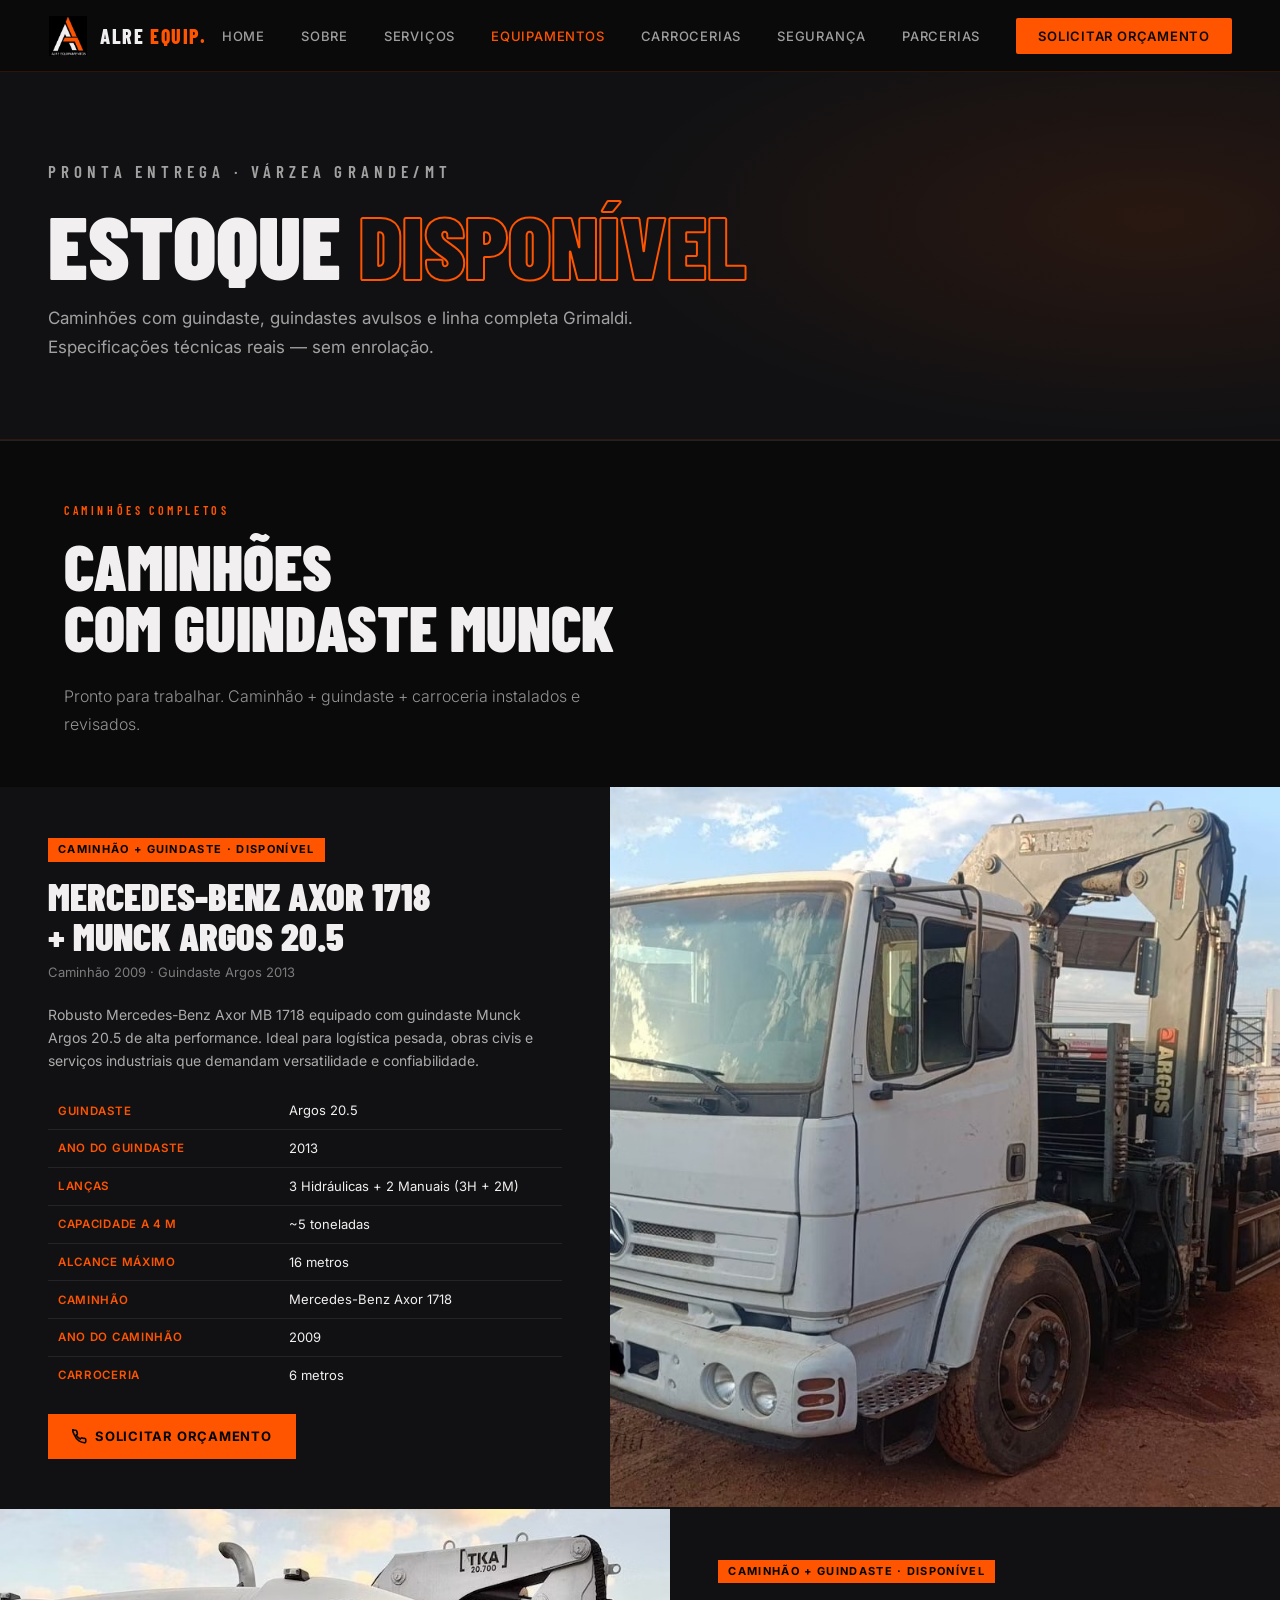
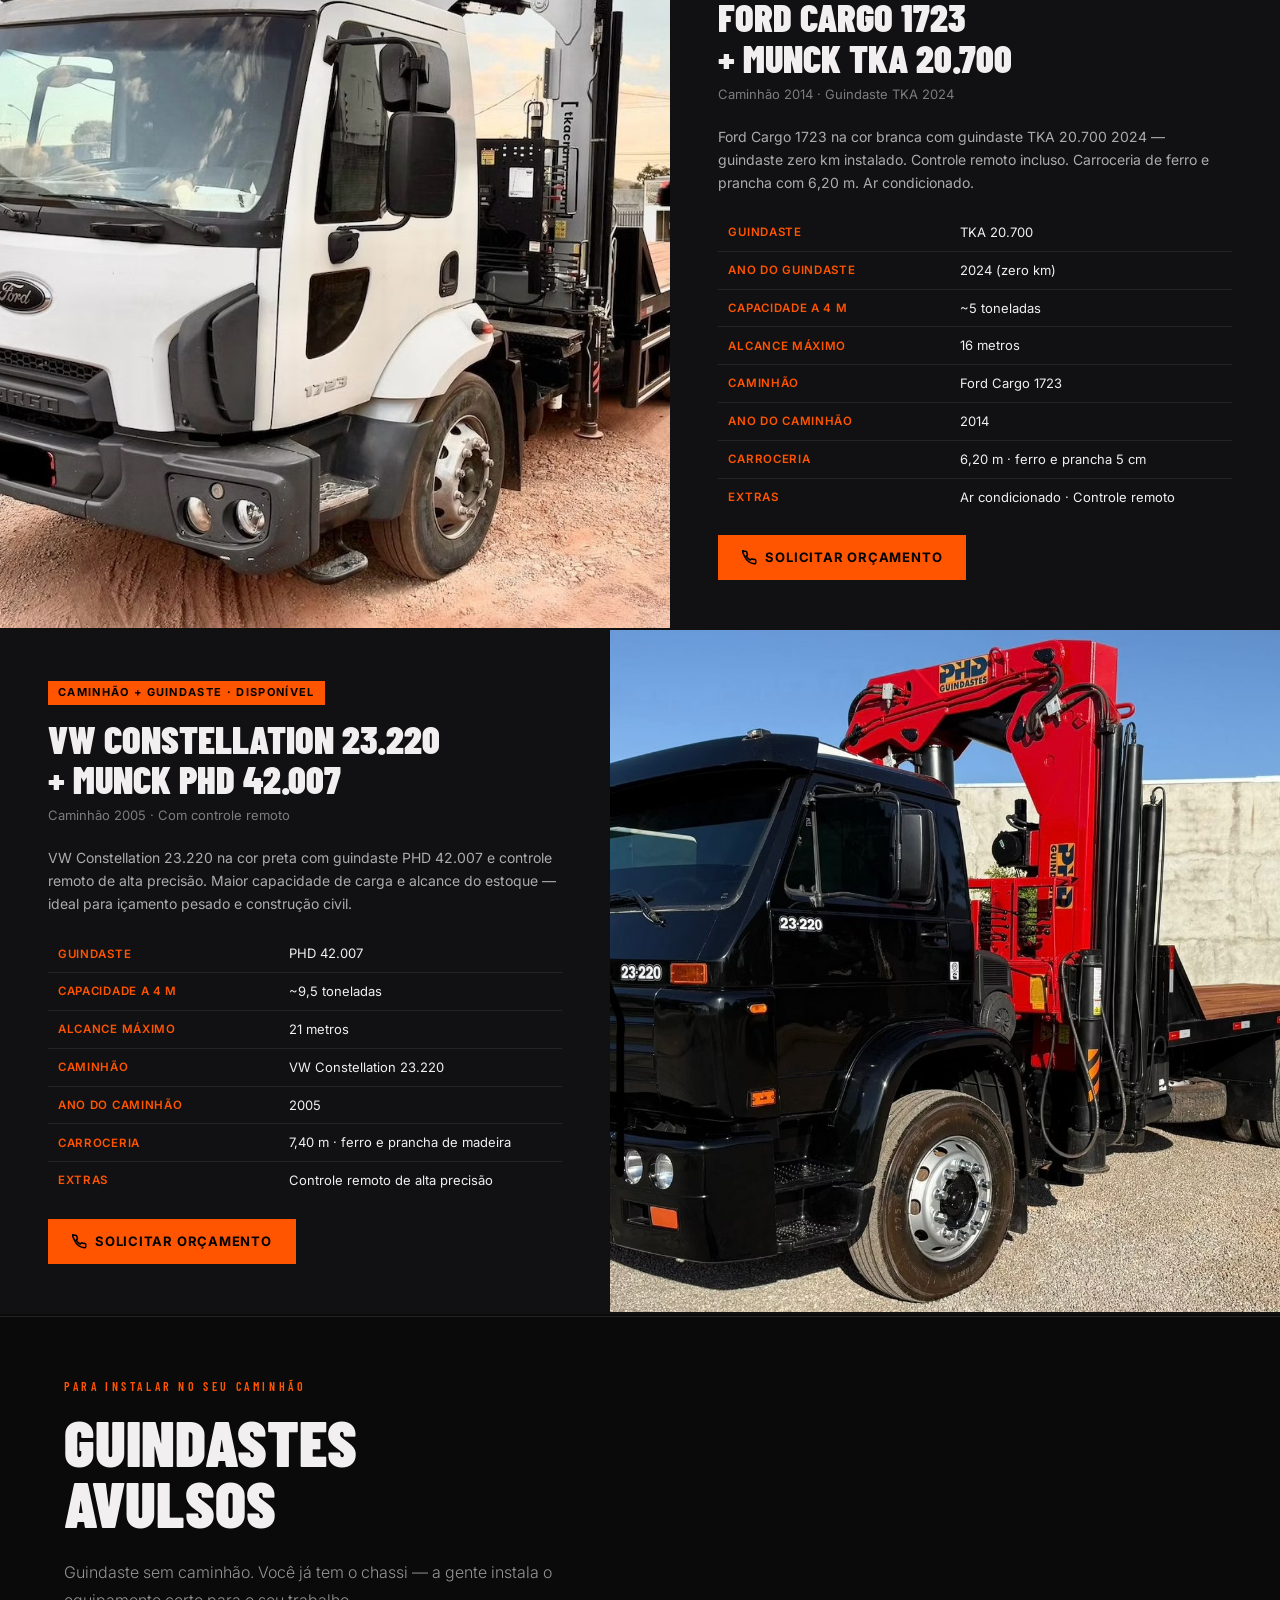
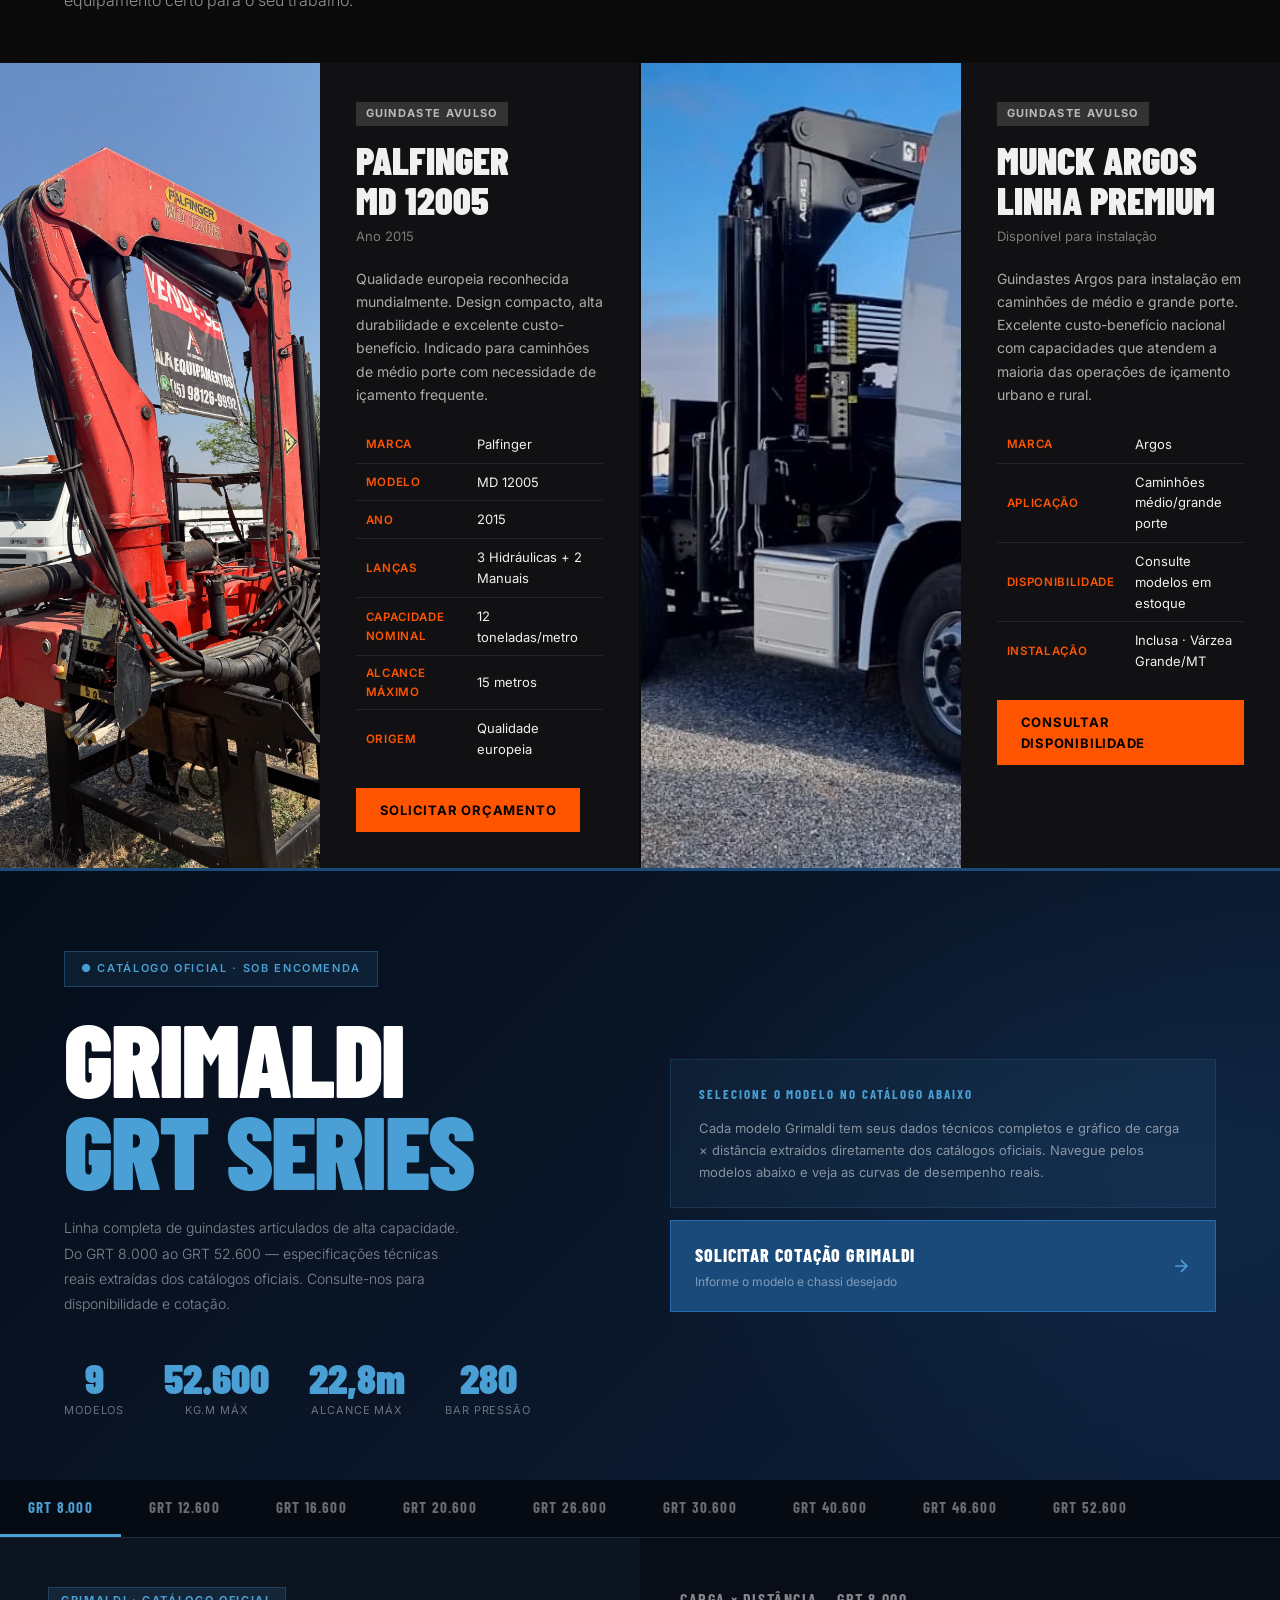
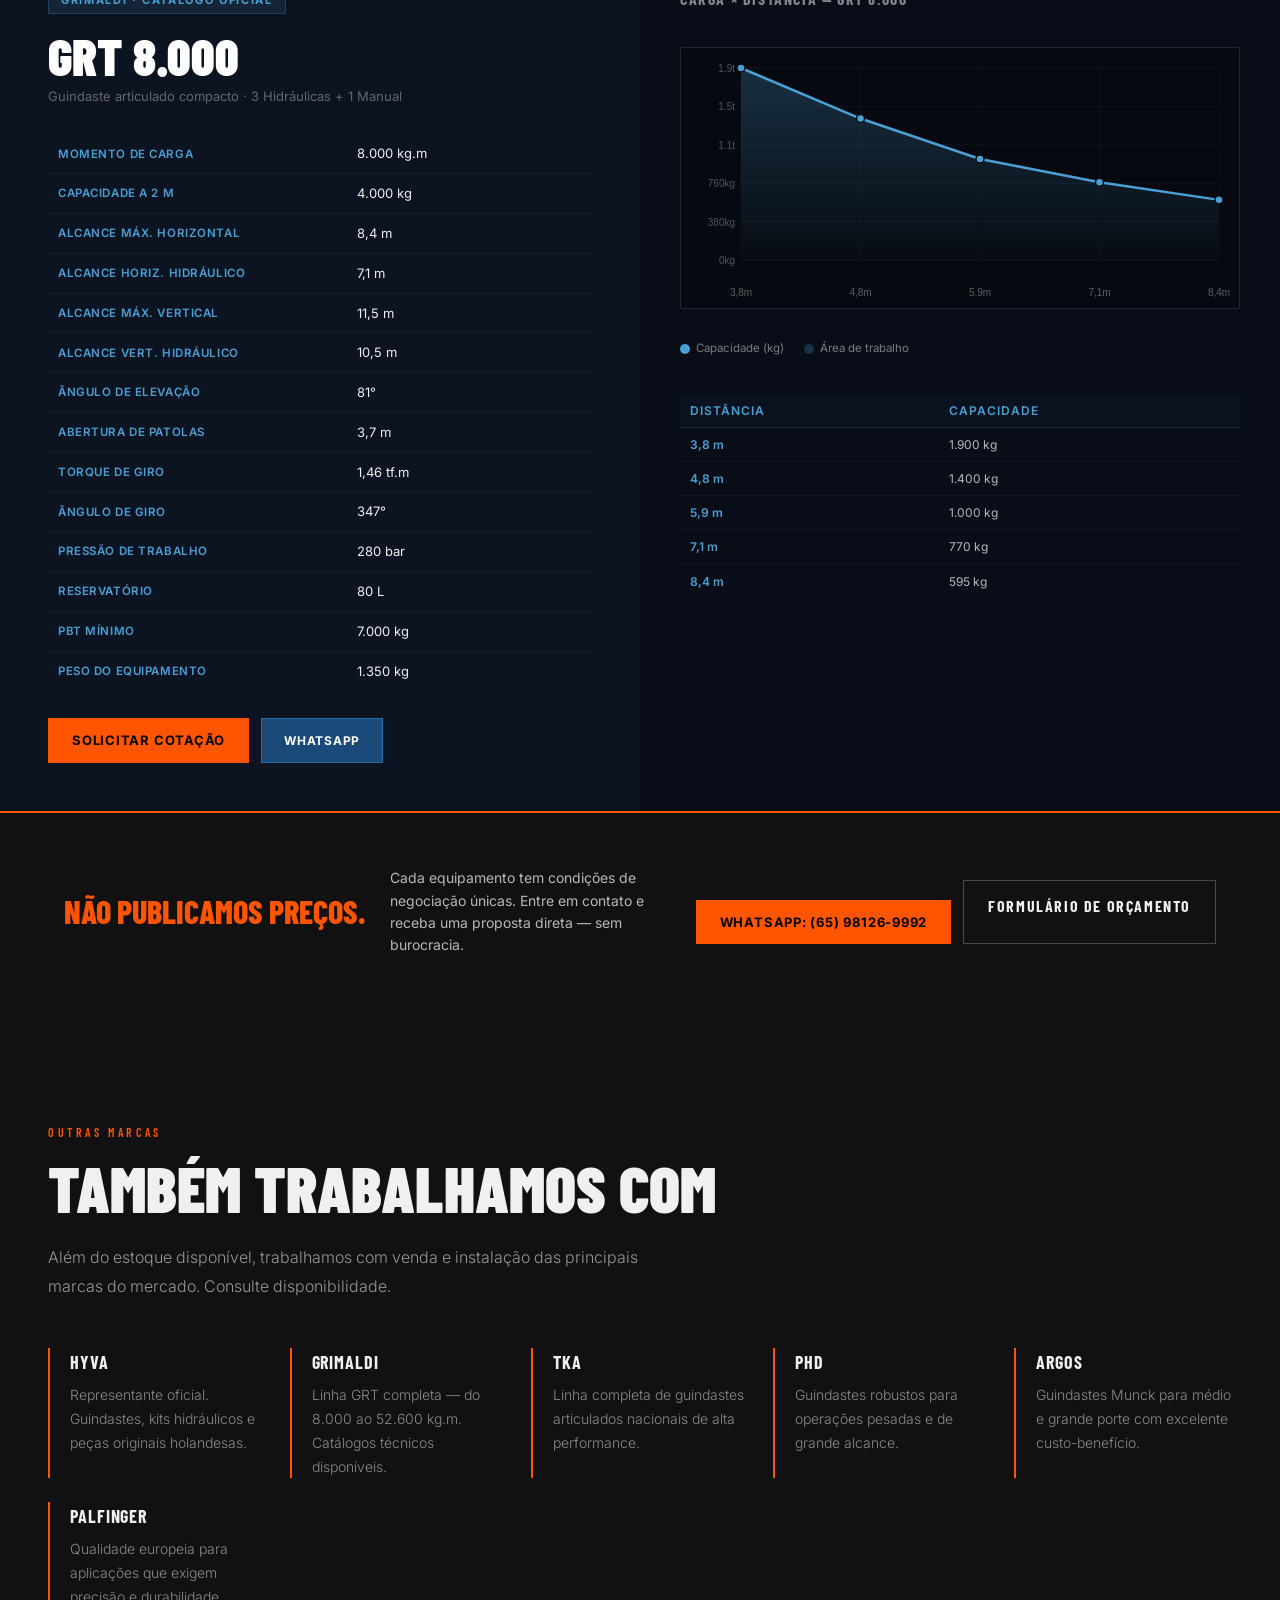
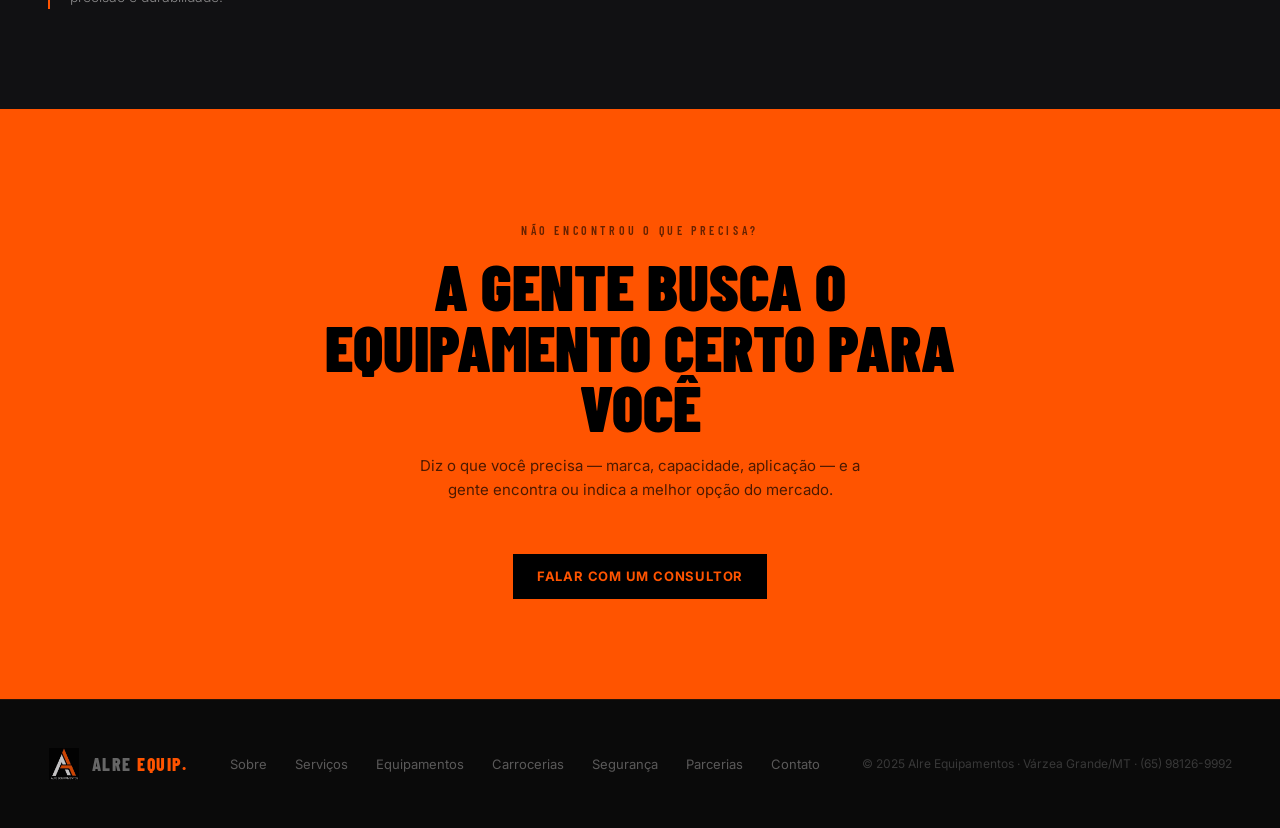
==== equipamentos.html @ dab3f188 "Add files via upload" ====
<!DOCTYPE html>
<html lang="pt-BR">
<head>
  <meta charset="UTF-8">
  <meta name="viewport" content="width=device-width, initial-scale=1.0">
  <title>Estoque de Equipamentos — Alre Equipamentos</title>
  <meta name="description" content="Caminhões com guindaste Munck, guindastes avulsos e linha completa Grimaldi. Especificações técnicas completas. Alre Equipamentos — Várzea Grande/MT.">
  <link rel="preconnect" href="https://fonts.googleapis.com">
  <link href="https://fonts.googleapis.com/css2?family=Barlow+Condensed:wght@400;600;700;800;900&family=Inter:wght@300;400;500;600&display=swap" rel="stylesheet">
  <link rel="stylesheet" href="style.css">
  <style>
    .spec-table{width:100%;border-collapse:collapse;margin-top:12px}
    .spec-table td{padding:8px 10px;font-size:13px;border-bottom:1px solid rgba(255,255,255,.08);color:var(--alre-white)}
    .spec-table td:first-child{color:var(--alre-orange);font-weight:600;width:45%;text-transform:uppercase;font-size:11.5px;letter-spacing:.06em}
    .spec-table tr:last-child td{border-bottom:none}

    .equip-detail{display:grid;grid-template-columns:1.1fr 1fr;gap:0;background:var(--alre-dark);border-bottom:2px solid #111;margin-bottom:0}
    .equip-detail:nth-child(even){direction:rtl}
    .equip-detail:nth-child(even) > *{direction:ltr}
    .equip-detail-img{position:relative;overflow:hidden;min-height:360px}
    .equip-detail-img img{width:100%;height:100%;object-fit:cover;display:block;transition:transform .6s ease}
    .equip-detail:hover .equip-detail-img img{transform:scale(1.03)}
    .equip-detail-info{padding:48px 48px}
    .equip-tag{display:inline-block;background:var(--alre-orange);color:#000;font-size:11px;font-weight:700;letter-spacing:.12em;padding:3px 10px;text-transform:uppercase;margin-bottom:14px}
    .equip-tag.avulso{background:#333;color:#bbb}
    .equip-tag.grimaldi{background:#1a3a5c;color:#6aaee0;border:1px solid #2a5a8c}
    .equip-name{font-family:'Barlow Condensed',sans-serif;font-size:clamp(26px,3vw,40px);font-weight:900;color:var(--alre-white);text-transform:uppercase;line-height:1.05;margin-bottom:6px}
    .equip-sub{font-size:13px;color:rgba(255,255,255,.45);margin-bottom:20px}
    .equip-desc{font-size:14px;color:rgba(255,255,255,.65);line-height:1.65;margin-bottom:20px}
    .equip-cta{display:inline-flex;align-items:center;gap:8px;background:var(--alre-orange);color:#000;font-size:13px;font-weight:700;padding:12px 24px;letter-spacing:.06em;text-transform:uppercase;text-decoration:none;transition:opacity .2s;margin-top:20px}
    .equip-cta:hover{opacity:.85}

    .section-divider{padding:48px 5vw 32px;background:#0a0a0a;border-top:1px solid #222}

    .avulso-grid{display:grid;grid-template-columns:1fr 1fr;gap:2px;background:#0a0a0a}
    .avulso-card{background:var(--alre-dark);display:grid;grid-template-columns:1fr 1fr;gap:0}
    .avulso-card-img{min-height:280px;overflow:hidden}
    .avulso-card-img img{width:100%;height:100%;object-fit:cover;display:block;transition:transform .5s}
    .avulso-card:hover .avulso-card-img img{transform:scale(1.04)}
    .avulso-card-body{padding:36px 36px}

    /* ── GRIMALDI SECTION ── */
    .grimaldi-hero{background:linear-gradient(135deg,#050d1a 0%,#0a1628 50%,#0d1f3c 100%);padding:80px 5vw 60px;border-top:3px solid #1a4a7a;position:relative;overflow:hidden}
    .grimaldi-hero::before{content:'';position:absolute;inset:0;background:radial-gradient(ellipse 60% 80% at 90% 50%,rgba(26,74,122,0.25) 0%,transparent 70%);pointer-events:none}
    .grimaldi-hero-inner{position:relative;z-index:1;display:grid;grid-template-columns:1fr 1fr;gap:60px;align-items:center}
    .grimaldi-logo-text{font-family:'Barlow Condensed',sans-serif;font-size:clamp(60px,8vw,110px);font-weight:900;color:#fff;text-transform:uppercase;line-height:0.9;letter-spacing:-0.02em}
    .grimaldi-logo-text span{color:#4a9fd4;-webkit-text-stroke:0;display:block}
    .grimaldi-tagline{font-size:14px;font-weight:300;color:rgba(255,255,255,.5);margin-top:20px;line-height:1.8;max-width:400px}
    .grimaldi-badge{display:inline-flex;align-items:center;gap:8px;background:rgba(74,159,212,0.1);border:1px solid rgba(74,159,212,0.3);padding:8px 16px;margin-bottom:24px}
    .grimaldi-badge span{font-size:11px;font-weight:600;letter-spacing:.15em;text-transform:uppercase;color:#4a9fd4}
    .grimaldi-stats-row{display:flex;gap:40px;margin-top:40px;flex-wrap:wrap}
    .grimaldi-stat{text-align:center}
    .grimaldi-stat-num{font-family:'Barlow Condensed',sans-serif;font-size:42px;font-weight:900;color:#4a9fd4;line-height:1}
    .grimaldi-stat-label{font-size:11px;color:rgba(255,255,255,.4);text-transform:uppercase;letter-spacing:.08em;margin-top:4px}

    /* GRIMALDI MODEL TABS */
    .grimaldi-catalog{background:#0a0f1a;padding:0}
    .grimaldi-tabs{display:flex;overflow-x:auto;background:#060a12;border-bottom:1px solid #1a2a3a;scrollbar-width:none}
    .grimaldi-tabs::-webkit-scrollbar{display:none}
    .grimaldi-tab{flex-shrink:0;padding:18px 28px;font-family:'Barlow Condensed',sans-serif;font-size:15px;font-weight:700;letter-spacing:.08em;text-transform:uppercase;color:rgba(255,255,255,.4);cursor:pointer;border:none;background:none;border-bottom:3px solid transparent;transition:all .2s;white-space:nowrap}
    .grimaldi-tab:hover{color:rgba(255,255,255,.7)}
    .grimaldi-tab.active{color:#4a9fd4;border-bottom-color:#4a9fd4}

    .grimaldi-panel{display:none;animation:fadeIn .3s ease}
    .grimaldi-panel.active{display:grid;grid-template-columns:1fr 1fr;gap:0}
    @keyframes fadeIn{from{opacity:0;transform:translateY(8px)}to{opacity:1;transform:translateY(0)}}

    .grimaldi-panel-specs{padding:48px 48px;background:#0d1421}
    .grimaldi-panel-chart{padding:48px 40px;background:#080d17;display:flex;flex-direction:column;gap:16px}

    .grt-model-tag{display:inline-block;background:rgba(74,159,212,0.12);border:1px solid rgba(74,159,212,0.25);color:#4a9fd4;font-size:11px;font-weight:700;letter-spacing:.15em;padding:4px 12px;text-transform:uppercase;margin-bottom:16px}
    .grt-model-name{font-family:'Barlow Condensed',sans-serif;font-size:clamp(32px,4vw,54px);font-weight:900;color:#fff;text-transform:uppercase;line-height:1;margin-bottom:4px}
    .grt-model-sub{font-size:13px;color:rgba(255,255,255,.35);margin-bottom:28px}

    .spec-table-blue{width:100%;border-collapse:collapse}
    .spec-table-blue td{padding:9px 10px;font-size:13px;border-bottom:1px solid rgba(255,255,255,.05);color:var(--alre-white)}
    .spec-table-blue td:first-child{color:#4a9fd4;font-weight:600;width:55%;font-size:11.5px;letter-spacing:.05em;text-transform:uppercase}
    .spec-table-blue tr:last-child td{border-bottom:none}

    /* LOAD CHART */
    .chart-title{font-family:'Barlow Condensed',sans-serif;font-size:16px;font-weight:700;color:rgba(255,255,255,.5);text-transform:uppercase;letter-spacing:.1em;margin-bottom:20px}
    .chart-canvas-wrap{position:relative;width:100%;background:#06090f;border:1px solid #1a2a3a;border-radius:2px;overflow:hidden}
    .chart-canvas{width:100%;height:260px;display:block}
    .chart-legend{display:flex;gap:20px;margin-top:14px;flex-wrap:wrap}
    .chart-legend-item{display:flex;align-items:center;gap:6px;font-size:11.5px;color:rgba(255,255,255,.45)}
    .chart-legend-dot{width:10px;height:10px;border-radius:50%;flex-shrink:0}

    .load-table{width:100%;border-collapse:collapse;margin-top:20px;font-size:12px}
    .load-table th{background:#0a1220;color:#4a9fd4;font-weight:600;letter-spacing:.08em;text-transform:uppercase;padding:7px 10px;text-align:left;border-bottom:1px solid #1a2a3a}
    .load-table td{padding:7px 10px;color:rgba(255,255,255,.7);border-bottom:1px solid rgba(255,255,255,.04)}
    .load-table tr:last-child td{border-bottom:none}
    .load-table td:first-child{color:#4a9fd4;font-weight:600}

    .grimaldi-cta-row{display:flex;gap:12px;flex-wrap:wrap;margin-top:28px}
    .btn-grimaldi{display:inline-flex;align-items:center;gap:8px;background:#1a4a7a;color:#fff;font-size:12px;font-weight:700;padding:11px 22px;letter-spacing:.06em;text-transform:uppercase;text-decoration:none;transition:background .2s;border:1px solid #2a6aaa}
    .btn-grimaldi:hover{background:#235c96}

    @media(max-width:900px){
      .equip-detail{grid-template-columns:1fr}
      .equip-detail:nth-child(even){direction:ltr}
      .equip-detail-img{min-height:260px}
      .equip-detail-info{padding:32px 24px}
      .avulso-grid{grid-template-columns:1fr}
      .avulso-card{grid-template-columns:1fr}
      .grimaldi-hero-inner{grid-template-columns:1fr}
      .grimaldi-panel.active{grid-template-columns:1fr}
      .grimaldi-panel-specs,.grimaldi-panel-chart{padding:32px 24px}
    }
  </style>
</head>
<body>
<nav class="alre-nav">
  <a href="index.html" class="nav-logo">
    <img src="alre-logo.jpeg" alt="Alre Equipamentos logo">
    <span class="nav-logo-text">ALRE <span>EQUIP.</span></span>
  </a>
  <ul class="nav-links">
    <li><a href="index.html">Home</a></li>
    <li><a href="sobre.html">Sobre</a></li>
    <li><a href="servicos.html">Serviços</a></li>
    <li><a href="equipamentos.html" class="active">Equipamentos</a></li>
    <li><a href="carrocerias.html">Carrocerias</a></li>
    <li><a href="seguranca.html">Segurança</a></li>
    <li><a href="parcerias.html">Parcerias</a></li>
    <li><a href="contato.html" class="nav-cta">Solicitar Orçamento</a></li>
  </ul>
  <button class="nav-toggle" aria-label="Menu">Menu</button>
</nav>

<div class="page-header">
  <p class="section-eyebrow">Pronta entrega · Várzea Grande/MT</p>
  <h1>ESTOQUE <em>DISPONÍVEL</em></h1>
  <p>Caminhões com guindaste, guindastes avulsos e linha completa Grimaldi. Especificações técnicas reais — sem enrolação.</p>
</div>

<!-- ─────────────────────────────────────────
     CAMINHÕES COM GUINDASTE
────────────────────────────────────────── -->
<div class="section-divider">
  <p class="section-eyebrow">Caminhões completos</p>
  <h2 class="section-title">CAMINHÕES<br>COM GUINDASTE MUNCK</h2>
  <p class="section-body" style="max-width:560px">Pronto para trabalhar. Caminhão + guindaste + carroceria instalados e revisados.</p>
</div>

<!-- 1 · Mercedes + Argos -->
<div class="equip-detail reveal">
  <div class="equip-detail-img">
    <img src="img-mercedes-argos.jpg" alt="Mercedes-Benz Axor 1718 com Munck Argos 20.5">
  </div>
  <div class="equip-detail-info">
    <span class="equip-tag">Caminhão + Guindaste · Disponível</span>
    <div class="equip-name">Mercedes-Benz Axor 1718<br>+ Munck Argos 20.5</div>
    <div class="equip-sub">Caminhão 2009 · Guindaste Argos 2013</div>
    <div class="equip-desc">Robusto Mercedes-Benz Axor MB 1718 equipado com guindaste Munck Argos 20.5 de alta performance. Ideal para logística pesada, obras civis e serviços industriais que demandam versatilidade e confiabilidade.</div>
    <table class="spec-table">
      <tr><td>Guindaste</td><td>Argos 20.5</td></tr>
      <tr><td>Ano do guindaste</td><td>2013</td></tr>
      <tr><td>Lanças</td><td>3 Hidráulicas + 2 Manuais (3H + 2M)</td></tr>
      <tr><td>Capacidade a 4 m</td><td>~5 toneladas</td></tr>
      <tr><td>Alcance máximo</td><td>16 metros</td></tr>
      <tr><td>Caminhão</td><td>Mercedes-Benz Axor 1718</td></tr>
      <tr><td>Ano do caminhão</td><td>2009</td></tr>
      <tr><td>Carroceria</td><td>6 metros</td></tr>
    </table>
    <a href="contato.html" class="equip-cta">
      <svg width="15" height="15" viewBox="0 0 24 24" fill="none" stroke="currentColor" stroke-width="2.5"><path d="M22 16.92v3a2 2 0 01-2.18 2 19.79 19.79 0 01-8.63-3.07A19.5 19.5 0 013.88 9.64a19.79 19.79 0 01-3.07-8.67A2 2 0 012.77 2h3a2 2 0 012 1.72c.127.96.361 1.903.7 2.81a2 2 0 01-.45 2.11L6.91 9.64a16 16 0 006.29 6.29l1.1-1.1a2 2 0 012.11-.45c.907.339 1.85.573 2.81.7A2 2 0 0122 16.92z"/></svg>
      Solicitar Orçamento
    </a>
  </div>
</div>

<!-- 2 · Ford + TKA -->
<div class="equip-detail reveal">
  <div class="equip-detail-img">
    <img src="img-ford-tka.jpg" alt="Ford Cargo 1723 com Munck TKA 20.700">
  </div>
  <div class="equip-detail-info">
    <span class="equip-tag">Caminhão + Guindaste · Disponível</span>
    <div class="equip-name">Ford Cargo 1723<br>+ Munck TKA 20.700</div>
    <div class="equip-sub">Caminhão 2014 · Guindaste TKA 2024</div>
    <div class="equip-desc">Ford Cargo 1723 na cor branca com guindaste TKA 20.700 2024 — guindaste zero km instalado. Controle remoto incluso. Carroceria de ferro e prancha com 6,20 m. Ar condicionado.</div>
    <table class="spec-table">
      <tr><td>Guindaste</td><td>TKA 20.700</td></tr>
      <tr><td>Ano do guindaste</td><td>2024 (zero km)</td></tr>
      <tr><td>Capacidade a 4 m</td><td>~5 toneladas</td></tr>
      <tr><td>Alcance máximo</td><td>16 metros</td></tr>
      <tr><td>Caminhão</td><td>Ford Cargo 1723</td></tr>
      <tr><td>Ano do caminhão</td><td>2014</td></tr>
      <tr><td>Carroceria</td><td>6,20 m · ferro e prancha 5 cm</td></tr>
      <tr><td>Extras</td><td>Ar condicionado · Controle remoto</td></tr>
    </table>
    <a href="contato.html" class="equip-cta">
      <svg width="15" height="15" viewBox="0 0 24 24" fill="none" stroke="currentColor" stroke-width="2.5"><path d="M22 16.92v3a2 2 0 01-2.18 2 19.79 19.79 0 01-8.63-3.07A19.5 19.5 0 013.88 9.64a19.79 19.79 0 01-3.07-8.67A2 2 0 012.77 2h3a2 2 0 012 1.72c.127.96.361 1.903.7 2.81a2 2 0 01-.45 2.11L6.91 9.64a16 16 0 006.29 6.29l1.1-1.1a2 2 0 012.11-.45c.907.339 1.85.573 2.81.7A2 2 0 0122 16.92z"/></svg>
      Solicitar Orçamento
    </a>
  </div>
</div>

<!-- 3 · VW + PHD -->
<div class="equip-detail reveal">
  <div class="equip-detail-img">
    <img src="img-vw-phd.jpg" alt="VW Constellation 23.220 com Munck PHD 42.007">
  </div>
  <div class="equip-detail-info">
    <span class="equip-tag">Caminhão + Guindaste · Disponível</span>
    <div class="equip-name">VW Constellation 23.220<br>+ Munck PHD 42.007</div>
    <div class="equip-sub">Caminhão 2005 · Com controle remoto</div>
    <div class="equip-desc">VW Constellation 23.220 na cor preta com guindaste PHD 42.007 e controle remoto de alta precisão. Maior capacidade de carga e alcance do estoque — ideal para içamento pesado e construção civil.</div>
    <table class="spec-table">
      <tr><td>Guindaste</td><td>PHD 42.007</td></tr>
      <tr><td>Capacidade a 4 m</td><td>~9,5 toneladas</td></tr>
      <tr><td>Alcance máximo</td><td>21 metros</td></tr>
      <tr><td>Caminhão</td><td>VW Constellation 23.220</td></tr>
      <tr><td>Ano do caminhão</td><td>2005</td></tr>
      <tr><td>Carroceria</td><td>7,40 m · ferro e prancha de madeira</td></tr>
      <tr><td>Extras</td><td>Controle remoto de alta precisão</td></tr>
    </table>
    <a href="contato.html" class="equip-cta">
      <svg width="15" height="15" viewBox="0 0 24 24" fill="none" stroke="currentColor" stroke-width="2.5"><path d="M22 16.92v3a2 2 0 01-2.18 2 19.79 19.79 0 01-8.63-3.07A19.5 19.5 0 013.88 9.64a19.79 19.79 0 01-3.07-8.67A2 2 0 012.77 2h3a2 2 0 012 1.72c.127.96.361 1.903.7 2.81a2 2 0 01-.45 2.11L6.91 9.64a16 16 0 006.29 6.29l1.1-1.1a2 2 0 012.11-.45c.907.339 1.85.573 2.81.7A2 2 0 0122 16.92z"/></svg>
      Solicitar Orçamento
    </a>
  </div>
</div>

<!-- ─────────────────────────────────────────
     GUINDASTES AVULSOS
────────────────────────────────────────── -->
<div class="section-divider" style="margin-top:2px">
  <p class="section-eyebrow">Para instalar no seu caminhão</p>
  <h2 class="section-title">GUINDASTES<br>AVULSOS</h2>
  <p class="section-body" style="max-width:560px">Guindaste sem caminhão. Você já tem o chassi — a gente instala o equipamento certo para o seu trabalho.</p>
</div>

<div class="avulso-grid">
  <!-- Palfinger MD 12005 -->
  <div class="avulso-card reveal">
    <div class="avulso-card-img">
      <img src="img-palfinger.jpg" alt="Guindaste Palfinger MD 12005">
    </div>
    <div class="avulso-card-body">
      <span class="equip-tag avulso">Guindaste Avulso</span>
      <div class="equip-name">Palfinger<br>MD 12005</div>
      <div class="equip-sub">Ano 2015</div>
      <div class="equip-desc">Qualidade europeia reconhecida mundialmente. Design compacto, alta durabilidade e excelente custo-benefício. Indicado para caminhões de médio porte com necessidade de içamento frequente.</div>
      <table class="spec-table">
        <tr><td>Marca</td><td>Palfinger</td></tr>
        <tr><td>Modelo</td><td>MD 12005</td></tr>
        <tr><td>Ano</td><td>2015</td></tr>
        <tr><td>Lanças</td><td>3 Hidráulicas + 2 Manuais</td></tr>
        <tr><td>Capacidade nominal</td><td>12 toneladas/metro</td></tr>
        <tr><td>Alcance máximo</td><td>15 metros</td></tr>
        <tr><td>Origem</td><td>Qualidade europeia</td></tr>
      </table>
      <a href="contato.html" class="equip-cta">Solicitar Orçamento</a>
    </div>
  </div>

  <!-- Constellation + Argos -->
  <div class="avulso-card reveal">
    <div class="avulso-card-img">
      <img src="img-constellation-argos.jpg" alt="VW Constellation com Argos">
    </div>
    <div class="avulso-card-body">
      <span class="equip-tag avulso">Guindaste Avulso</span>
      <div class="equip-name">Munck Argos<br>Linha Premium</div>
      <div class="equip-sub">Disponível para instalação</div>
      <div class="equip-desc">Guindastes Argos para instalação em caminhões de médio e grande porte. Excelente custo-benefício nacional com capacidades que atendem a maioria das operações de içamento urbano e rural.</div>
      <table class="spec-table">
        <tr><td>Marca</td><td>Argos</td></tr>
        <tr><td>Aplicação</td><td>Caminhões médio/grande porte</td></tr>
        <tr><td>Disponibilidade</td><td>Consulte modelos em estoque</td></tr>
        <tr><td>Instalação</td><td>Inclusa · Várzea Grande/MT</td></tr>
      </table>
      <a href="contato.html" class="equip-cta">Consultar Disponibilidade</a>
    </div>
  </div>
</div>

<!-- ═══════════════════════════════════════════════════════
     LINHA GRIMALDI — GUINDASTES GRT
═══════════════════════════════════════════════════════ -->
<div class="grimaldi-hero">
  <div class="grimaldi-hero-inner">
    <div>
      <div class="grimaldi-badge"><span>● Catálogo Oficial · Sob Encomenda</span></div>
      <div class="grimaldi-logo-text">GRIMALDI<span>GRT SERIES</span></div>
      <p class="grimaldi-tagline">Linha completa de guindastes articulados de alta capacidade. Do GRT 8.000 ao GRT 52.600 — especificações técnicas reais extraídas dos catálogos oficiais. Consulte-nos para disponibilidade e cotação.</p>
      <div class="grimaldi-stats-row">
        <div class="grimaldi-stat">
          <div class="grimaldi-stat-num">9</div>
          <div class="grimaldi-stat-label">Modelos</div>
        </div>
        <div class="grimaldi-stat">
          <div class="grimaldi-stat-num">52.600</div>
          <div class="grimaldi-stat-label">kg.m máx</div>
        </div>
        <div class="grimaldi-stat">
          <div class="grimaldi-stat-num">22,8m</div>
          <div class="grimaldi-stat-label">alcance máx</div>
        </div>
        <div class="grimaldi-stat">
          <div class="grimaldi-stat-num">280</div>
          <div class="grimaldi-stat-label">bar pressão</div>
        </div>
      </div>
    </div>
    <div style="display:flex;flex-direction:column;gap:12px">
      <div style="background:rgba(74,159,212,0.07);border:1px solid rgba(74,159,212,0.15);padding:24px 28px">
        <div style="font-family:'Barlow Condensed',sans-serif;font-size:13px;font-weight:700;letter-spacing:.15em;text-transform:uppercase;color:#4a9fd4;margin-bottom:12px">Selecione o modelo no catálogo abaixo</div>
        <p style="font-size:13px;color:rgba(255,255,255,.5);line-height:1.7;margin:0">Cada modelo Grimaldi tem seus dados técnicos completos e gráfico de carga × distância extraídos diretamente dos catálogos oficiais. Navegue pelos modelos abaixo e veja as curvas de desempenho reais.</p>
      </div>
      <a href="contato.html" style="display:flex;align-items:center;justify-content:space-between;gap:16px;background:#1a4a7a;border:1px solid #2a6aaa;padding:20px 24px;text-decoration:none;transition:background .2s" onmouseover="this.style.background='#235c96'" onmouseout="this.style.background='#1a4a7a'">
        <div>
          <div style="font-family:'Barlow Condensed',sans-serif;font-size:18px;font-weight:800;color:#fff;text-transform:uppercase;letter-spacing:.05em">Solicitar Cotação Grimaldi</div>
          <div style="font-size:12px;color:rgba(255,255,255,.45);margin-top:2px">Informe o modelo e chassi desejado</div>
        </div>
        <svg width="20" height="20" viewBox="0 0 24 24" fill="none" stroke="#4a9fd4" stroke-width="2"><path d="M5 12h14M12 5l7 7-7 7"/></svg>
      </a>
    </div>
  </div>
</div>

<!-- TABS -->
<div class="grimaldi-catalog">
  <div class="grimaldi-tabs" id="grt-tabs">
    <button class="grimaldi-tab active" data-model="grt8000">GRT 8.000</button>
    <button class="grimaldi-tab" data-model="grt12600">GRT 12.600</button>
    <button class="grimaldi-tab" data-model="grt16600">GRT 16.600</button>
    <button class="grimaldi-tab" data-model="grt20600">GRT 20.600</button>
    <button class="grimaldi-tab" data-model="grt26600">GRT 26.600</button>
    <button class="grimaldi-tab" data-model="grt30600">GRT 30.600</button>
    <button class="grimaldi-tab" data-model="grt40600">GRT 40.600</button>
    <button class="grimaldi-tab" data-model="grt46600">GRT 46.600</button>
    <button class="grimaldi-tab" data-model="grt52600">GRT 52.600</button>
  </div>

  <!-- GRT 8.000 -->
  <div class="grimaldi-panel active" id="panel-grt8000">
    <div class="grimaldi-panel-specs">
      <div class="grt-model-tag">Grimaldi · Catálogo Oficial</div>
      <div class="grt-model-name">GRT 8.000</div>
      <div class="grt-model-sub">Guindaste articulado compacto · 3 Hidráulicas + 1 Manual</div>
      <table class="spec-table-blue">
        <tr><td>Momento de Carga</td><td>8.000 kg.m</td></tr>
        <tr><td>Capacidade a 2 m</td><td>4.000 kg</td></tr>
        <tr><td>Alcance Máx. Horizontal</td><td>8,4 m</td></tr>
        <tr><td>Alcance Horiz. Hidráulico</td><td>7,1 m</td></tr>
        <tr><td>Alcance Máx. Vertical</td><td>11,5 m</td></tr>
        <tr><td>Alcance Vert. Hidráulico</td><td>10,5 m</td></tr>
        <tr><td>Ângulo de Elevação</td><td>81°</td></tr>
        <tr><td>Abertura de Patolas</td><td>3,7 m</td></tr>
        <tr><td>Torque de Giro</td><td>1,46 tf.m</td></tr>
        <tr><td>Ângulo de Giro</td><td>347°</td></tr>
        <tr><td>Pressão de Trabalho</td><td>280 bar</td></tr>
        <tr><td>Reservatório</td><td>80 L</td></tr>
        <tr><td>PBT Mínimo</td><td>7.000 kg</td></tr>
        <tr><td>Peso do Equipamento</td><td>1.350 kg</td></tr>
      </table>
      <div class="grimaldi-cta-row">
        <a href="contato.html" class="equip-cta" style="margin-top:0">Solicitar Cotação</a>
        <a href="https://wa.me/5565981269992?text=Olá! Tenho interesse no Grimaldi GRT 8.000. Pode me enviar mais informações?" target="_blank" class="btn-grimaldi">WhatsApp</a>
      </div>
    </div>
    <div class="grimaldi-panel-chart">
      <div class="chart-title">Carga × Distância — GRT 8.000</div>
      <div class="chart-canvas-wrap">
        <canvas class="chart-canvas" id="chart-grt8000"></canvas>
      </div>
      <div class="chart-legend">
        <div class="chart-legend-item"><div class="chart-legend-dot" style="background:#4a9fd4"></div>Capacidade (kg)</div>
        <div class="chart-legend-item"><div class="chart-legend-dot" style="background:rgba(74,159,212,0.25)"></div>Área de trabalho</div>
      </div>
      <table class="load-table">
        <tr><th>Distância</th><th>Capacidade</th></tr>
        <tr><td>3,8 m</td><td>1.900 kg</td></tr>
        <tr><td>4,8 m</td><td>1.400 kg</td></tr>
        <tr><td>5,9 m</td><td>1.000 kg</td></tr>
        <tr><td>7,1 m</td><td>770 kg</td></tr>
        <tr><td>8,4 m</td><td>595 kg</td></tr>
      </table>
    </div>
  </div>

  <!-- GRT 12.600 -->
  <div class="grimaldi-panel" id="panel-grt12600">
    <div class="grimaldi-panel-specs">
      <div class="grt-model-tag">Grimaldi · Catálogo Oficial</div>
      <div class="grt-model-name">GRT 12.600</div>
      <div class="grt-model-sub">4 Hidráulicas + 2 Manuais</div>
      <table class="spec-table-blue">
        <tr><td>Momento de Carga</td><td>12.600 kg.m</td></tr>
        <tr><td>Capacidade a 2 m</td><td>6.300 kg</td></tr>
        <tr><td>Alcance Máx. Horizontal</td><td>15,6 m</td></tr>
        <tr><td>Alcance Horiz. Hidráulico</td><td>11,3 m</td></tr>
        <tr><td>Alcance Máx. Vertical</td><td>18 m</td></tr>
        <tr><td>Alcance Vert. Hidráulico</td><td>14 m</td></tr>
        <tr><td>Ângulo de Elevação</td><td>70°</td></tr>
        <tr><td>Abertura de Patolas</td><td>5 m</td></tr>
        <tr><td>Torque de Giro</td><td>1,74 tf.m</td></tr>
        <tr><td>Ângulo de Giro</td><td>347°</td></tr>
        <tr><td>Pressão de Trabalho</td><td>280 bar</td></tr>
        <tr><td>Reservatório</td><td>80 L</td></tr>
        <tr><td>PBT Mínimo</td><td>10.000 kg</td></tr>
        <tr><td>Peso do Equipamento</td><td>2.300 kg</td></tr>
      </table>
      <div class="grimaldi-cta-row">
        <a href="contato.html" class="equip-cta" style="margin-top:0">Solicitar Cotação</a>
        <a href="https://wa.me/5565981269992?text=Olá! Tenho interesse no Grimaldi GRT 12.600. Pode me enviar mais informações?" target="_blank" class="btn-grimaldi">WhatsApp</a>
      </div>
    </div>
    <div class="grimaldi-panel-chart">
      <div class="chart-title">Carga × Distância — GRT 12.600</div>
      <div class="chart-canvas-wrap">
        <canvas class="chart-canvas" id="chart-grt12600"></canvas>
      </div>
      <div class="chart-legend">
        <div class="chart-legend-item"><div class="chart-legend-dot" style="background:#4a9fd4"></div>Capacidade (kg)</div>
      </div>
      <table class="load-table">
        <tr><th>Distância</th><th>Capacidade</th></tr>
        <tr><td>4,0 m</td><td>3.100 kg</td></tr>
        <tr><td>5,7 m</td><td>2.210 kg</td></tr>
        <tr><td>7,5 m</td><td>1.680 kg</td></tr>
        <tr><td>9,4 m</td><td>1.340 kg</td></tr>
        <tr><td>11,3 m</td><td>1.110 kg</td></tr>
        <tr><td>13,4 m</td><td>850 kg</td></tr>
        <tr><td>15,6 m</td><td>705 kg</td></tr>
      </table>
    </div>
  </div>

  <!-- GRT 16.600 -->
  <div class="grimaldi-panel" id="panel-grt16600">
    <div class="grimaldi-panel-specs">
      <div class="grt-model-tag">Grimaldi · Catálogo Oficial</div>
      <div class="grt-model-name">GRT 16.600</div>
      <div class="grt-model-sub">4 Hidráulicas + 2 Manuais</div>
      <table class="spec-table-blue">
        <tr><td>Momento de Carga</td><td>16.600 kg.m</td></tr>
        <tr><td>Capacidade a 2 m</td><td>8.300 kg</td></tr>
        <tr><td>Alcance Máx. Horizontal</td><td>13,3 m</td></tr>
        <tr><td>Alcance Horiz. Hidráulico</td><td>11,3 m</td></tr>
        <tr><td>Alcance Máx. Vertical</td><td>15,9 m</td></tr>
        <tr><td>Alcance Vert. Hidráulico</td><td>14 m</td></tr>
        <tr><td>Ângulo de Elevação</td><td>70°</td></tr>
        <tr><td>Abertura de Patolas</td><td>5 m</td></tr>
        <tr><td>Torque de Giro</td><td>3,47 tf.m</td></tr>
        <tr><td>Ângulo de Giro</td><td>347°</td></tr>
        <tr><td>Pressão de Trabalho</td><td>280 bar</td></tr>
        <tr><td>Reservatório</td><td>80 L</td></tr>
        <tr><td>PBT Mínimo</td><td>13.000 kg</td></tr>
      </table>
      <div class="grimaldi-cta-row">
        <a href="contato.html" class="equip-cta" style="margin-top:0">Solicitar Cotação</a>
        <a href="https://wa.me/5565981269992?text=Olá! Tenho interesse no Grimaldi GRT 16.600. Pode me enviar mais informações?" target="_blank" class="btn-grimaldi">WhatsApp</a>
      </div>
    </div>
    <div class="grimaldi-panel-chart">
      <div class="chart-title">Carga × Distância — GRT 16.600</div>
      <div class="chart-canvas-wrap">
        <canvas class="chart-canvas" id="chart-grt16600"></canvas>
      </div>
      <div class="chart-legend">
        <div class="chart-legend-item"><div class="chart-legend-dot" style="background:#4a9fd4"></div>Capacidade (kg)</div>
      </div>
      <table class="load-table">
        <tr><th>Distância</th><th>Capacidade</th></tr>
        <tr><td>4,0 m</td><td>4.150 kg</td></tr>
        <tr><td>5,7 m</td><td>2.895 kg</td></tr>
        <tr><td>7,5 m</td><td>2.140 kg</td></tr>
        <tr><td>9,4 m</td><td>1.690 kg</td></tr>
        <tr><td>11,3 m</td><td>1.270 kg</td></tr>
        <tr><td>13,4 m</td><td>1.000 kg</td></tr>
        <tr><td>15,6 m</td><td>850 kg</td></tr>
      </table>
    </div>
  </div>

  <!-- GRT 20.600 -->
  <div class="grimaldi-panel" id="panel-grt20600">
    <div class="grimaldi-panel-specs">
      <div class="grt-model-tag">Grimaldi · Catálogo Oficial</div>
      <div class="grt-model-name">GRT 20.600</div>
      <div class="grt-model-sub">3 Hidráulicas + 2/3 Manuais</div>
      <table class="spec-table-blue">
        <tr><td>Momento de Carga</td><td>20.600 kg.m</td></tr>
        <tr><td>Capacidade a 2 m</td><td>10.300 kg</td></tr>
        <tr><td>Alcance Máx. Horizontal</td><td>18,6 m</td></tr>
        <tr><td>Alcance Horiz. Hidráulico</td><td>11,9 m</td></tr>
        <tr><td>Alcance Máx. Vertical</td><td>21,9 m</td></tr>
        <tr><td>Alcance Vert. Hidráulico</td><td>15,3 m</td></tr>
        <tr><td>Ângulo de Elevação</td><td>78°</td></tr>
        <tr><td>Abertura de Patolas</td><td>5,4 m</td></tr>
        <tr><td>Torque de Giro</td><td>4,61 tf.m</td></tr>
        <tr><td>Ângulo de Giro</td><td>367°</td></tr>
      </table>
      <div class="grimaldi-cta-row">
        <a href="contato.html" class="equip-cta" style="margin-top:0">Solicitar Cotação</a>
        <a href="https://wa.me/5565981269992?text=Olá! Tenho interesse no Grimaldi GRT 20.600. Pode me enviar mais informações?" target="_blank" class="btn-grimaldi">WhatsApp</a>
      </div>
    </div>
    <div class="grimaldi-panel-chart">
      <div class="chart-title">Carga × Distância — GRT 20.600</div>
      <div class="chart-canvas-wrap">
        <canvas class="chart-canvas" id="chart-grt20600"></canvas>
      </div>
      <div class="chart-legend">
        <div class="chart-legend-item"><div class="chart-legend-dot" style="background:#4a9fd4"></div>3H/2m (hidráulico)</div>
        <div class="chart-legend-item"><div class="chart-legend-dot" style="background:#f07040"></div>3H/3m (com manual)</div>
      </div>
      <table class="load-table">
        <tr><th>Distância</th><th>Cap. 3H/2m</th><th>Cap. 3H/3m</th></tr>
        <tr><td>4,3 m</td><td>4.791 kg</td><td>4.791 kg</td></tr>
        <tr><td>6,0 m</td><td>3.335 kg</td><td>3.335 kg</td></tr>
        <tr><td>7,9 m</td><td>2.500 kg</td><td>2.500 kg</td></tr>
        <tr><td>9,9 m</td><td>1.900 kg</td><td>1.900 kg</td></tr>
        <tr><td>11,9 m</td><td>1.530 kg</td><td>1.530 kg</td></tr>
        <tr><td>14,1 m</td><td>1.180 kg</td><td>1.180 kg</td></tr>
        <tr><td>16,3 m</td><td>—</td><td>910 kg</td></tr>
      </table>
    </div>
  </div>

  <!-- GRT 26.600 -->
  <div class="grimaldi-panel" id="panel-grt26600">
    <div class="grimaldi-panel-specs">
      <div class="grt-model-tag">Grimaldi · Lançamento</div>
      <div class="grt-model-name">GRT 26.600</div>
      <div class="grt-model-sub">5 Hidráulicas + 2 Manuais</div>
      <table class="spec-table-blue">
        <tr><td>Momento de Carga</td><td>26.600 kg.m</td></tr>
        <tr><td>Capacidade a 2 m</td><td>13.300 kg</td></tr>
        <tr><td>Alcance Máx. Horizontal</td><td>18,4 m</td></tr>
        <tr><td>Alcance Horiz. Hidráulico</td><td>13,9 m</td></tr>
        <tr><td>Alcance Máx. Vertical</td><td>21,7 m</td></tr>
        <tr><td>Alcance Vert. Hidráulico</td><td>17,2 m</td></tr>
        <tr><td>Ângulo de Elevação</td><td>78°</td></tr>
        <tr><td>Abertura de Patolas</td><td>5,5 m</td></tr>
        <tr><td>Torque de Giro</td><td>4,61 tf.m</td></tr>
        <tr><td>Ângulo de Giro</td><td>367°</td></tr>
        <tr><td>Pressão de Trabalho</td><td>280 bar</td></tr>
        <tr><td>Reservatório</td><td>100 L</td></tr>
        <tr><td>PBT Mínimo</td><td>16.000 kg</td></tr>
        <tr><td>Peso do Equipamento</td><td>3.000 kg</td></tr>
      </table>
      <div class="grimaldi-cta-row">
        <a href="contato.html" class="equip-cta" style="margin-top:0">Solicitar Cotação</a>
        <a href="https://wa.me/5565981269992?text=Olá! Tenho interesse no Grimaldi GRT 26.600. Pode me enviar mais informações?" target="_blank" class="btn-grimaldi">WhatsApp</a>
      </div>
    </div>
    <div class="grimaldi-panel-chart">
      <div class="chart-title">Carga × Distância — GRT 26.600</div>
      <div class="chart-canvas-wrap">
        <canvas class="chart-canvas" id="chart-grt26600"></canvas>
      </div>
      <div class="chart-legend">
        <div class="chart-legend-item"><div class="chart-legend-dot" style="background:#4a9fd4"></div>Capacidade (kg)</div>
      </div>
      <table class="load-table">
        <tr><th>Distância</th><th>Capacidade</th></tr>
        <tr><td>4,3 m</td><td>6.000 kg</td></tr>
        <tr><td>6,0 m</td><td>4.160 kg</td></tr>
        <tr><td>7,9 m</td><td>3.075 kg</td></tr>
        <tr><td>9,8 m</td><td>2.250 kg</td></tr>
        <tr><td>11,8 m</td><td>1.700 kg</td></tr>
        <tr><td>13,9 m</td><td>1.250 kg</td></tr>
        <tr><td>16,1 m</td><td>940 kg</td></tr>
        <tr><td>18,4 m</td><td>700 kg</td></tr>
      </table>
    </div>
  </div>

  <!-- GRT 30.600 -->
  <div class="grimaldi-panel" id="panel-grt30600">
    <div class="grimaldi-panel-specs">
      <div class="grt-model-tag">Grimaldi · Catálogo Oficial</div>
      <div class="grt-model-name">GRT 30.600</div>
      <div class="grt-model-sub">4 Hidráulicas + 2/3 Manuais · Múltiplas configurações</div>
      <table class="spec-table-blue">
        <tr><td>Momento de Carga</td><td>30.600 kg.m</td></tr>
        <tr><td>Capacidade a 2 m</td><td>15.300 kg</td></tr>
        <tr><td>Alcance Máx. Horizontal</td><td>18,4 m</td></tr>
        <tr><td>Alcance Horiz. Hidráulico</td><td>13,9 m</td></tr>
        <tr><td>Alcance Máx. Vertical</td><td>21,7 m</td></tr>
        <tr><td>Alcance Vert. Hidráulico</td><td>17,2 m</td></tr>
        <tr><td>Ângulo de Elevação</td><td>78°</td></tr>
        <tr><td>Abertura de Patolas</td><td>5,5 m</td></tr>
        <tr><td>Torque de Giro</td><td>4,61 tf.m</td></tr>
        <tr><td>Ângulo de Giro</td><td>367°</td></tr>
        <tr><td>Pressão de Trabalho</td><td>280 bar</td></tr>
        <tr><td>Reservatório</td><td>100 L</td></tr>
      </table>
      <div class="grimaldi-cta-row">
        <a href="contato.html" class="equip-cta" style="margin-top:0">Solicitar Cotação</a>
        <a href="https://wa.me/5565981269992?text=Olá! Tenho interesse no Grimaldi GRT 30.600. Pode me enviar mais informações?" target="_blank" class="btn-grimaldi">WhatsApp</a>
      </div>
    </div>
    <div class="grimaldi-panel-chart">
      <div class="chart-title">Carga × Distância — GRT 30.600</div>
      <div class="chart-canvas-wrap">
        <canvas class="chart-canvas" id="chart-grt30600"></canvas>
      </div>
      <div class="chart-legend">
        <div class="chart-legend-item"><div class="chart-legend-dot" style="background:#4a9fd4"></div>4H/2m e 4H/3m</div>
        <div class="chart-legend-item"><div class="chart-legend-dot" style="background:#f07040"></div>5H/1m</div>
      </div>
      <table class="load-table">
        <tr><th>Distância</th><th>Cap. 4H/2m</th><th>Cap. 4H/3m</th></tr>
        <tr><td>4,3 m</td><td>7.100 kg</td><td>7.100 kg</td></tr>
        <tr><td>6,0 m</td><td>4.850 kg</td><td>4.850 kg</td></tr>
        <tr><td>7,9 m</td><td>3.500 kg</td><td>3.500 kg</td></tr>
        <tr><td>9,8 m</td><td>2.700 kg</td><td>2.700 kg</td></tr>
        <tr><td>11,8 m</td><td>2.150 kg</td><td>2.150 kg</td></tr>
        <tr><td>13,9 m</td><td>1.550 kg</td><td>1.550 kg</td></tr>
        <tr><td>16,1 m</td><td>980 kg</td><td>980 kg</td></tr>
        <tr><td>18,4 m</td><td>—</td><td>760 kg</td></tr>
      </table>
    </div>
  </div>

  <!-- GRT 40.600 -->
  <div class="grimaldi-panel" id="panel-grt40600">
    <div class="grimaldi-panel-specs">
      <div class="grt-model-tag">Grimaldi · Catálogo Oficial</div>
      <div class="grt-model-name">GRT 40.600</div>
      <div class="grt-model-sub">5 Hidráulicas + 3 Manuais</div>
      <table class="spec-table-blue">
        <tr><td>Momento de Carga</td><td>40.600 kg.m</td></tr>
        <tr><td>Capacidade a 2 m</td><td>20.300 kg</td></tr>
        <tr><td>Alcance Máx. Horizontal</td><td>20,5 m</td></tr>
        <tr><td>Alcance Horiz. Hidráulico</td><td>14,0 m</td></tr>
        <tr><td>Alcance Máx. Vertical</td><td>23,6 m</td></tr>
        <tr><td>Alcance Vert. Hidráulico</td><td>17,2 m</td></tr>
        <tr><td>Ângulo de Elevação</td><td>75°</td></tr>
        <tr><td>Abertura de Patolas</td><td>5,5 m</td></tr>
        <tr><td>Torque de Giro</td><td>4,61 tf.m</td></tr>
        <tr><td>Ângulo de Giro</td><td>367°</td></tr>
        <tr><td>Pressão de Trabalho</td><td>280 bar</td></tr>
        <tr><td>Reservatório</td><td>100 L</td></tr>
        <tr><td>PBT Mínimo</td><td>22.000 kg</td></tr>
      </table>
      <div class="grimaldi-cta-row">
        <a href="contato.html" class="equip-cta" style="margin-top:0">Solicitar Cotação</a>
        <a href="https://wa.me/5565981269992?text=Olá! Tenho interesse no Grimaldi GRT 40.600. Pode me enviar mais informações?" target="_blank" class="btn-grimaldi">WhatsApp</a>
      </div>
    </div>
    <div class="grimaldi-panel-chart">
      <div class="chart-title">Carga × Distância — GRT 40.600</div>
      <div class="chart-canvas-wrap">
        <canvas class="chart-canvas" id="chart-grt40600"></canvas>
      </div>
      <div class="chart-legend">
        <div class="chart-legend-item"><div class="chart-legend-dot" style="background:#4a9fd4"></div>Capacidade (kg)</div>
      </div>
      <table class="load-table">
        <tr><th>Distância</th><th>Capacidade</th></tr>
        <tr><td>4,4 m</td><td>9.000 kg</td></tr>
        <tr><td>6,1 m</td><td>5.740 kg</td></tr>
        <tr><td>8,0 m</td><td>4.250 kg</td></tr>
        <tr><td>9,9 m</td><td>3.000 kg</td></tr>
        <tr><td>11,9 m</td><td>2.250 kg</td></tr>
        <tr><td>14,0 m</td><td>1.850 kg</td></tr>
        <tr><td>16,2 m</td><td>1.100 kg</td></tr>
        <tr><td>18,5 m</td><td>850 kg</td></tr>
        <tr><td>20,5 m</td><td>550 kg</td></tr>
      </table>
    </div>
  </div>

  <!-- GRT 46.600 -->
  <div class="grimaldi-panel" id="panel-grt46600">
    <div class="grimaldi-panel-specs">
      <div class="grt-model-tag">Grimaldi · Catálogo Oficial</div>
      <div class="grt-model-name">GRT 46.600</div>
      <div class="grt-model-sub">4 Hidráulicas + 3/4 Manuais</div>
      <table class="spec-table-blue">
        <tr><td>Momento de Carga</td><td>46.600 kg.m</td></tr>
        <tr><td>Capacidade a 2 m</td><td>23.300 kg</td></tr>
        <tr><td>Alcance Máx. Horizontal</td><td>20,3 m</td></tr>
        <tr><td>Alcance Horiz. Hidráulico</td><td>14,1 m</td></tr>
        <tr><td>Alcance Máx. Vertical</td><td>23,4 m</td></tr>
        <tr><td>Alcance Vert. Hidráulico</td><td>17,4 m</td></tr>
        <tr><td>Ângulo de Elevação</td><td>75°</td></tr>
        <tr><td>Abertura de Patolas</td><td>6,0 m</td></tr>
        <tr><td>Torque de Giro</td><td>4,82 tf.m</td></tr>
        <tr><td>Ângulo de Giro</td><td>367°</td></tr>
        <tr><td>Pressão de Trabalho</td><td>280 bar</td></tr>
      </table>
      <div class="grimaldi-cta-row">
        <a href="contato.html" class="equip-cta" style="margin-top:0">Solicitar Cotação</a>
        <a href="https://wa.me/5565981269992?text=Olá! Tenho interesse no Grimaldi GRT 46.600. Pode me enviar mais informações?" target="_blank" class="btn-grimaldi">WhatsApp</a>
      </div>
    </div>
    <div class="grimaldi-panel-chart">
      <div class="chart-title">Carga × Distância — GRT 46.600</div>
      <div class="chart-canvas-wrap">
        <canvas class="chart-canvas" id="chart-grt46600"></canvas>
      </div>
      <div class="chart-legend">
        <div class="chart-legend-item"><div class="chart-legend-dot" style="background:#4a9fd4"></div>4H/3M</div>
        <div class="chart-legend-item"><div class="chart-legend-dot" style="background:#f07040"></div>4H/4M</div>
      </div>
      <table class="load-table">
        <tr><th>Distância</th><th>Cap. 4H/3M</th><th>Cap. 4H/4M</th></tr>
        <tr><td>4,5 m</td><td>10.355 kg</td><td>10.355 kg</td></tr>
        <tr><td>6,1 m</td><td>7.300 kg</td><td>7.300 kg</td></tr>
        <tr><td>8,0 m</td><td>5.500 kg</td><td>5.500 kg</td></tr>
        <tr><td>9,9 m</td><td>4.050 kg</td><td>4.050 kg</td></tr>
        <tr><td>12,0 m</td><td>2.950 kg</td><td>2.950 kg</td></tr>
        <tr><td>14,1 m</td><td>1.950 kg</td><td>1.950 kg</td></tr>
        <tr><td>16,2 m</td><td>1.290 kg</td><td>1.290 kg</td></tr>
        <tr><td>18,3 m</td><td>1.000 kg</td><td>1.000 kg</td></tr>
      </table>
    </div>
  </div>

  <!-- GRT 52.600 -->
  <div class="grimaldi-panel" id="panel-grt52600">
    <div class="grimaldi-panel-specs">
      <div class="grt-model-tag">Grimaldi · Lançamento</div>
      <div class="grt-model-name">GRT 52.600</div>
      <div class="grt-model-sub">6 Hidráulicas + 3 Manuais · Topo de linha</div>
      <table class="spec-table-blue">
        <tr><td>Momento de Carga</td><td>52.600 kg.m</td></tr>
        <tr><td>Capacidade a 2 m</td><td>26.300 kg</td></tr>
        <tr><td>Alcance Máx. Horizontal</td><td>22,8 m</td></tr>
        <tr><td>Alcance Horiz. Hidráulico</td><td>16,1 m</td></tr>
        <tr><td>Alcance Máx. Vertical</td><td>25,8 m</td></tr>
        <tr><td>Alcance Vert. Hidráulico</td><td>19,4 m</td></tr>
        <tr><td>Ângulo de Elevação</td><td>73°</td></tr>
        <tr><td>Abertura de Patolas</td><td>7,65 m</td></tr>
        <tr><td>Torque de Giro</td><td>5,95 tf.m</td></tr>
        <tr><td>Ângulo de Giro</td><td>365°</td></tr>
        <tr><td>Pressão de Trabalho</td><td>280 bar</td></tr>
        <tr><td>Reservatório</td><td>160 L</td></tr>
        <tr><td>Espaço para Montagem</td><td>1,41 m</td></tr>
      </table>
      <div class="grimaldi-cta-row">
        <a href="contato.html" class="equip-cta" style="margin-top:0">Solicitar Cotação</a>
        <a href="https://wa.me/5565981269992?text=Olá! Tenho interesse no Grimaldi GRT 52.600. Pode me enviar mais informações?" target="_blank" class="btn-grimaldi">WhatsApp</a>
      </div>
    </div>
    <div class="grimaldi-panel-chart">
      <div class="chart-title">Carga × Distância — GRT 52.600</div>
      <div class="chart-canvas-wrap">
        <canvas class="chart-canvas" id="chart-grt52600"></canvas>
      </div>
      <div class="chart-legend">
        <div class="chart-legend-item"><div class="chart-legend-dot" style="background:#4a9fd4"></div>6H/3m</div>
      </div>
      <table class="load-table">
        <tr><th>Distância</th><th>Capacidade</th></tr>
        <tr><td>4,5 m</td><td>12.600 kg</td></tr>
        <tr><td>6,1 m</td><td>8.300 kg</td></tr>
        <tr><td>8,0 m</td><td>6.000 kg</td></tr>
        <tr><td>9,9 m</td><td>5.000 kg</td></tr>
        <tr><td>11,9 m</td><td>4.000 kg</td></tr>
        <tr><td>14,0 m</td><td>3.200 kg</td></tr>
        <tr><td>16,1 m</td><td>2.300 kg</td></tr>
        <tr><td>18,2 m</td><td>1.600 kg</td></tr>
        <tr><td>20,5 m</td><td>1.100 kg</td></tr>
        <tr><td>22,8 m</td><td>700 kg</td></tr>
      </table>
    </div>
  </div>

</div><!-- /grimaldi-catalog -->

<!-- NOTA SOBRE VALORES -->
<section style="background:#111;padding:40px 5vw;border-top:2px solid var(--alre-orange)">
  <div style="display:flex;align-items:center;gap:24px;flex-wrap:wrap">
    <div style="font-family:'Barlow Condensed',sans-serif;font-size:clamp(20px,2.5vw,32px);font-weight:800;color:var(--alre-orange);text-transform:uppercase">Não publicamos preços.</div>
    <p style="color:rgba(255,255,255,.7);font-size:14px;flex:1;min-width:240px">Cada equipamento tem condições de negociação únicas. Entre em contato e receba uma proposta direta — sem burocracia.</p>
    <div style="display:flex;gap:12px;flex-wrap:wrap">
      <a href="https://wa.me/5565981269992" target="_blank" rel="noopener" class="equip-cta">WhatsApp: (65) 98126-9992</a>
      <a href="contato.html" class="btn-ghost" style="display:inline-block;padding:12px 24px">Formulário de Orçamento</a>
    </div>
  </div>
</section>

<!-- TAMBÉM TRABALHAMOS COM -->
<section style="background:var(--alre-dark)">
  <div class="reveal">
    <p class="section-eyebrow">Outras marcas</p>
    <h2 class="section-title">TAMBÉM TRABALHAMOS COM</h2>
    <p class="section-body" style="max-width:600px;margin-top:12px">Além do estoque disponível, trabalhamos com venda e instalação das principais marcas do mercado. Consulte disponibilidade.</p>
  </div>
  <div style="display:grid;grid-template-columns:repeat(auto-fit,minmax(200px,1fr));gap:24px;margin-top:48px">
    <div class="about-point reveal">
      <div class="about-point-title">HYVA</div>
      <div class="about-point-desc">Representante oficial. Guindastes, kits hidráulicos e peças originais holandesas.</div>
    </div>
    <div class="about-point reveal">
      <div class="about-point-title">GRIMALDI</div>
      <div class="about-point-desc">Linha GRT completa — do 8.000 ao 52.600 kg.m. Catálogos técnicos disponíveis.</div>
    </div>
    <div class="about-point reveal">
      <div class="about-point-title">TKA</div>
      <div class="about-point-desc">Linha completa de guindastes articulados nacionais de alta performance.</div>
    </div>
    <div class="about-point reveal">
      <div class="about-point-title">PHD</div>
      <div class="about-point-desc">Guindastes robustos para operações pesadas e de grande alcance.</div>
    </div>
    <div class="about-point reveal">
      <div class="about-point-title">Argos</div>
      <div class="about-point-desc">Guindastes Munck para médio e grande porte com excelente custo-benefício.</div>
    </div>
    <div class="about-point reveal">
      <div class="about-point-title">Palfinger</div>
      <div class="about-point-desc">Qualidade europeia para aplicações que exigem precisão e durabilidade.</div>
    </div>
  </div>
</section>

<section style="background:var(--alre-orange);text-align:center">
  <p class="section-eyebrow" style="color:rgba(0,0,0,.6)">Não encontrou o que precisa?</p>
  <h2 class="section-title" style="color:#000;margin:0 auto 16px">A GENTE BUSCA O EQUIPAMENTO CERTO PARA VOCÊ</h2>
  <p style="color:rgba(0,0,0,.7);max-width:480px;margin:0 auto 32px;font-size:15px">Diz o que você precisa — marca, capacidade, aplicação — e a gente encontra ou indica a melhor opção do mercado.</p>
  <a href="contato.html" class="equip-cta" style="background:#000;color:var(--alre-orange);display:inline-flex">Falar com um Consultor</a>
</section>

<footer class="alre-footer">
  <a href="index.html" class="footer-logo">
    <img src="alre-logo.jpeg" alt="Alre Equipamentos">
    <span class="footer-logo-text">ALRE <span>EQUIP.</span></span>
  </a>
  <ul class="footer-links">
    <li><a href="sobre.html">Sobre</a></li>
    <li><a href="servicos.html">Serviços</a></li>
    <li><a href="equipamentos.html">Equipamentos</a></li>
    <li><a href="carrocerias.html">Carrocerias</a></li>
    <li><a href="seguranca.html">Segurança</a></li>
    <li><a href="parcerias.html">Parcerias</a></li>
    <li><a href="contato.html">Contato</a></li>
  </ul>
  <span class="footer-copy">&copy; 2025 Alre Equipamentos · Várzea Grande/MT · (65) 98126-9992</span>
</footer>
<script src="main.js"></script>
<script>
// ── TABS ──────────────────────────────────────────────
document.querySelectorAll('.grimaldi-tab').forEach(tab => {
  tab.addEventListener('click', () => {
    const model = tab.dataset.model;
    document.querySelectorAll('.grimaldi-tab').forEach(t => t.classList.remove('active'));
    document.querySelectorAll('.grimaldi-panel').forEach(p => p.classList.remove('active'));
    tab.classList.add('active');
    document.getElementById('panel-' + model).classList.add('active');
    drawChart(model);
  });
});

// ── CHARTS ────────────────────────────────────────────
const chartData = {
  grt8000:  { labels:['3,8m','4,8m','5,9m','7,1m','8,4m'],  data:[[1900,1400,1000,770,595]], colors:['#4a9fd4'] },
  grt12600: { labels:['4,0m','5,7m','7,5m','9,4m','11,3m','13,4m','15,6m'], data:[[3100,2210,1680,1340,1110,850,705]], colors:['#4a9fd4'] },
  grt16600: { labels:['4,0m','5,7m','7,5m','9,4m','11,3m','13,4m','15,6m'], data:[[4150,2895,2140,1690,1270,1000,850]], colors:['#4a9fd4'] },
  grt20600: { labels:['4,3m','6,0m','7,9m','9,9m','11,9m','14,1m','16,3m'], data:[[4791,3335,2500,1900,1530,1180,null],[4791,3335,2500,1900,1530,1180,910]], colors:['#4a9fd4','#f07040'] },
  grt26600: { labels:['4,3m','6,0m','7,9m','9,8m','11,8m','13,9m','16,1m','18,4m'], data:[[6000,4160,3075,2250,1700,1250,940,700]], colors:['#4a9fd4'] },
  grt30600: { labels:['4,3m','6,0m','7,9m','9,8m','11,8m','13,9m','16,1m','18,4m'], data:[[7100,4850,3500,2700,2150,1550,980,null],[7100,4850,3500,2700,2150,1550,980,760]], colors:['#4a9fd4','#f07040'] },
  grt40600: { labels:['4,4m','6,1m','8,0m','9,9m','11,9m','14,0m','16,2m','18,5m','20,5m'], data:[[9000,5740,4250,3000,2250,1850,1100,850,550]], colors:['#4a9fd4'] },
  grt46600: { labels:['4,5m','6,1m','8,0m','9,9m','12,0m','14,1m','16,2m','18,3m'], data:[[10355,7300,5500,4050,2950,1950,1290,1000],[10355,7300,5500,4050,2950,1950,1290,1000]], colors:['#4a9fd4','#f07040'] },
  grt52600: { labels:['4,5m','6,1m','8,0m','9,9m','11,9m','14,0m','16,1m','18,2m','20,5m','22,8m'], data:[[12600,8300,6000,5000,4000,3200,2300,1600,1100,700]], colors:['#4a9fd4'] }
};

const drawnCharts = {};

function drawChart(model) {
  if (drawnCharts[model]) return;
  const canvas = document.getElementById('chart-' + model);
  if (!canvas) return;
  const ctx = canvas.getContext('2d');
  const d = chartData[model];
  const W = canvas.clientWidth || 400;
  const H = canvas.clientHeight || 260;
  canvas.width = W;
  canvas.height = H;

  const pad = {top:20, right:20, bottom:48, left:60};
  const gW = W - pad.left - pad.right;
  const gH = H - pad.top - pad.bottom;

  const allVals = d.data.flat().filter(v => v !== null);
  const maxVal = Math.max(...allVals);
  const minVal = 0;
  const labels = d.labels;

  // BG
  ctx.fillStyle = '#06090f';
  ctx.fillRect(0, 0, W, H);

  // Grid lines
  ctx.strokeStyle = 'rgba(74,159,212,0.08)';
  ctx.lineWidth = 1;
  for (let i = 0; i <= 5; i++) {
    const y = pad.top + gH - (i / 5) * gH;
    ctx.beginPath(); ctx.moveTo(pad.left, y); ctx.lineTo(pad.left + gW, y); ctx.stroke();
    // Y labels
    ctx.fillStyle = 'rgba(255,255,255,0.3)';
    ctx.font = '10px Inter, sans-serif';
    ctx.textAlign = 'right';
    const val = Math.round((i / 5) * maxVal);
    ctx.fillText(val >= 1000 ? (val/1000).toFixed(1)+'t' : val+'kg', pad.left - 6, y + 4);
  }

  // X labels
  ctx.fillStyle = 'rgba(255,255,255,0.35)';
  ctx.font = '10px Inter, sans-serif';
  ctx.textAlign = 'center';
  labels.forEach((lbl, i) => {
    const x = pad.left + (i / (labels.length - 1)) * gW;
    ctx.fillText(lbl, x, H - 12);
    ctx.strokeStyle = 'rgba(74,159,212,0.05)';
    ctx.lineWidth = 1;
    ctx.beginPath(); ctx.moveTo(x, pad.top); ctx.lineTo(x, pad.top + gH); ctx.stroke();
  });

  // Draw each series
  d.data.forEach((series, si) => {
    const color = d.colors[si] || '#4a9fd4';
    const pts = series.map((v, i) => ({
      x: pad.left + (i / (labels.length - 1)) * gW,
      y: v !== null ? pad.top + gH - ((v - minVal) / (maxVal - minVal)) * gH : null
    }));

    // Area fill
    ctx.beginPath();
    let started = false;
    pts.forEach(p => {
      if (p.y === null) return;
      if (!started) { ctx.moveTo(p.x, p.y); started = true; }
      else ctx.lineTo(p.x, p.y);
    });
    const validPts = pts.filter(p => p.y !== null);
    if (validPts.length > 0) {
      ctx.lineTo(validPts[validPts.length-1].x, pad.top + gH);
      ctx.lineTo(validPts[0].x, pad.top + gH);
      ctx.closePath();
      const grad = ctx.createLinearGradient(0, pad.top, 0, pad.top + gH);
      grad.addColorStop(0, color.replace(')', ',0.25)').replace('rgb', 'rgba'));
      grad.addColorStop(1, color.replace(')', ',0.02)').replace('rgb', 'rgba'));
      // simple hex to rgba
      if (color.startsWith('#')) {
        const r = parseInt(color.slice(1,3),16), g = parseInt(color.slice(3,5),16), b = parseInt(color.slice(5,7),16);
        const grad2 = ctx.createLinearGradient(0, pad.top, 0, pad.top + gH);
        grad2.addColorStop(0, `rgba(${r},${g},${b},0.25)`);
        grad2.addColorStop(1, `rgba(${r},${g},${b},0.02)`);
        ctx.fillStyle = grad2;
      }
      ctx.fill();
    }

    // Line
    ctx.beginPath();
    started = false;
    pts.forEach(p => {
      if (p.y === null) { started = false; return; }
      if (!started) { ctx.moveTo(p.x, p.y); started = true; }
      else ctx.lineTo(p.x, p.y);
    });
    ctx.strokeStyle = color;
    ctx.lineWidth = 2.5;
    ctx.lineJoin = 'round';
    ctx.stroke();

    // Dots + values
    pts.forEach(p => {
      if (p.y === null) return;
      ctx.beginPath();
      ctx.arc(p.x, p.y, 4, 0, Math.PI * 2);
      ctx.fillStyle = color;
      ctx.fill();
      ctx.strokeStyle = '#06090f';
      ctx.lineWidth = 1.5;
      ctx.stroke();
    });
  });

  drawnCharts[model] = true;
}

// Draw first chart on load
drawChart('grt8000');
</script>
</body>
</html>
---- style.css ----
/* ================= ALRE EQUIPAMENTOS — Design System ================= */
:root {
  --alre-orange: #FF5400;
  --alre-black: #0A0A0A;
  --alre-dark: #111113;
  --alre-gray: #40414A;
  --alre-light-gray: #1C1C1F;
  --alre-white: #F1EFEF;
  --display-font: 'Barlow Condensed', sans-serif;
  --body-font: 'Inter', sans-serif;
}

*, *::before, *::after { box-sizing: border-box; }
html { scroll-behavior: smooth; }

body {
  background: var(--alre-black);
  color: var(--alre-white);
  font-family: var(--body-font);
  font-size: 16px;
  line-height: 1.6;
  overflow-x: hidden;
  margin: 0;
  padding: 0;
}

/* NAV */
nav.alre-nav {
  position: fixed; top: 0; left: 0; right: 0; z-index: 100;
  display: flex; align-items: center; justify-content: space-between;
  padding: 0 48px; height: 72px;
  background: rgba(10,10,10,0.92);
  backdrop-filter: blur(12px);
  border-bottom: 1px solid rgba(255,84,0,0.15);
}
.nav-logo { display: flex; align-items: center; gap: 12px; text-decoration: none; }
.nav-logo img { width: 40px; height: 40px; object-fit: contain; }
.nav-logo-text { font-family: var(--display-font); font-weight: 800; font-size: 20px; letter-spacing: 0.08em; color: var(--alre-white); }
.nav-logo-text span { color: var(--alre-orange); }
.nav-links { display: flex; align-items: center; gap: 36px; list-style: none; margin: 0; padding: 0; }
.nav-links a { color: rgba(241,239,239,0.65); text-decoration: none; font-size: 13px; font-weight: 500; letter-spacing: 0.06em; text-transform: uppercase; transition: color .2s; }
.nav-links a:hover, .nav-links a.active { color: var(--alre-orange); }
.nav-cta { background: var(--alre-orange) !important; color: var(--alre-black) !important; padding: 10px 22px !important; font-weight: 600 !important; border-radius: 2px; }
.nav-cta:hover { opacity: .85; }
.nav-toggle { display: none; background: transparent; border: 1px solid rgba(241,239,239,0.25); color: var(--alre-white); padding: 10px 14px; font-family: var(--display-font); font-size: 12px; font-weight: 700; letter-spacing: .14em; text-transform: uppercase; cursor: pointer; }

/* HERO */
#hero { min-height: 100vh; display: flex; flex-direction: column; justify-content: center; padding: 120px 48px 80px; position: relative; overflow: hidden; }
.hero-bg { position: absolute; inset: 0; background: radial-gradient(ellipse 60% 50% at 80% 50%, rgba(255,84,0,0.12) 0%, transparent 70%), radial-gradient(ellipse 40% 60% at 20% 80%, rgba(255,84,0,0.06) 0%, transparent 60%); pointer-events: none; }
.hero-bg-grid { position: absolute; inset: 0; background-image: linear-gradient(rgba(255,84,0,0.04) 1px, transparent 1px), linear-gradient(90deg, rgba(255,84,0,0.04) 1px, transparent 1px); background-size: 60px 60px; pointer-events: none; }
.hero-eyebrow { font-family: var(--display-font); font-size: 13px; font-weight: 600; letter-spacing: 0.25em; text-transform: uppercase; color: var(--alre-orange); margin-bottom: 20px; opacity: 0; animation: alreFadeUp .7s .2s forwards; }
.hero-title { font-family: var(--display-font); font-weight: 900; font-size: clamp(64px, 10vw, 140px); line-height: 0.9; letter-spacing: -0.01em; text-transform: uppercase; max-width: 900px; opacity: 0; animation: alreFadeUp .7s .35s forwards; margin: 0; }
.hero-title em { font-style: normal; -webkit-text-stroke: 2px var(--alre-orange); color: transparent; }
.hero-subtitle { margin-top: 32px; font-size: 17px; font-weight: 300; color: rgba(241,239,239,0.65); max-width: 520px; line-height: 1.7; opacity: 0; animation: alreFadeUp .7s .5s forwards; }
.hero-actions { margin-top: 48px; display: flex; gap: 16px; flex-wrap: wrap; opacity: 0; animation: alreFadeUp .7s .65s forwards; }
.hero-stats { position: absolute; bottom: 60px; right: 48px; display: flex; gap: 48px; opacity: 0; animation: alreFadeUp .7s .8s forwards; }
.hero-stat-num { font-family: var(--display-font); font-size: 48px; font-weight: 900; color: var(--alre-orange); line-height: 1; }
.hero-stat-label { font-size: 12px; font-weight: 400; color: rgba(241,239,239,0.45); letter-spacing: 0.08em; text-transform: uppercase; margin-top: 4px; }
.hero-scroll-line { position: absolute; bottom: 0; left: 48px; width: 1px; height: 80px; background: linear-gradient(to bottom, var(--alre-orange), transparent); opacity: 0; animation: alreFadeIn 1s 1.2s forwards; }

/* HYVA BAR */
.hyva-bar { background: var(--alre-orange); padding: 14px 48px; display: flex; align-items: center; gap: 16px; overflow: hidden; }
.hyva-bar-inner { display: flex; align-items: center; gap: 48px; white-space: nowrap; animation: alreMarquee 20s linear infinite; }
.hyva-bar-item { font-family: var(--display-font); font-weight: 700; font-size: 14px; letter-spacing: 0.15em; text-transform: uppercase; color: var(--alre-black); }
.hyva-bar-dot { width: 6px; height: 6px; background: var(--alre-black); border-radius: 50%; opacity: 0.4; flex-shrink: 0; display: inline-block; }
@keyframes alreMarquee { 0% { transform: translateX(0); } 100% { transform: translateX(-50%); } }

/* SECTIONS */
section { padding: 100px 48px; }
.section-eyebrow { font-family: var(--display-font); font-size: 12px; font-weight: 600; letter-spacing: 0.3em; text-transform: uppercase; color: var(--alre-orange); margin-bottom: 16px; }
.section-title { font-family: var(--display-font); font-size: clamp(40px, 5vw, 72px); font-weight: 900; text-transform: uppercase; line-height: 0.95; color: var(--alre-white); max-width: 700px; margin: 0 0 24px 0; }
.section-body { font-size: 16px; font-weight: 300; color: rgba(241,239,239,0.6); max-width: 560px; line-height: 1.8; }

/* BUTTONS */
.btn-primary { background: var(--alre-orange); color: var(--alre-black); padding: 16px 36px; font-family: var(--display-font); font-size: 16px; font-weight: 700; letter-spacing: 0.1em; text-transform: uppercase; text-decoration: none; border: none; cursor: pointer; transition: opacity .2s, transform .2s; display: inline-block; }
.btn-primary:hover { opacity: .88; transform: translateY(-1px); }
.btn-ghost { background: transparent; color: var(--alre-white); padding: 16px 36px; font-family: var(--display-font); font-size: 16px; font-weight: 700; letter-spacing: 0.1em; text-transform: uppercase; text-decoration: none; border: 1px solid rgba(241,239,239,0.25); cursor: pointer; transition: border-color .2s, color .2s; display: inline-block; }
.btn-ghost:hover { border-color: var(--alre-orange); color: var(--alre-orange); }

/* ABOUT POINTS */
.about-point { border-left: 2px solid var(--alre-orange); padding-left: 20px; }
.about-point-title { font-family: var(--display-font); font-size: 18px; font-weight: 700; color: var(--alre-white); text-transform: uppercase; letter-spacing: 0.05em; margin-bottom: 6px; }
.about-point-desc { font-size: 14px; font-weight: 300; color: rgba(241,239,239,0.55); line-height: 1.7; }

/* SERVICES */
.services-header { display: flex; justify-content: space-between; align-items: flex-end; margin-bottom: 64px; gap: 32px; }
.services-grid { display: grid; grid-template-columns: repeat(4, 1fr); gap: 2px; }
.service-card { background: var(--alre-light-gray); padding: 40px 32px; position: relative; overflow: hidden; transition: background .3s; }
.service-card::before { content: ''; position: absolute; bottom: 0; left: 0; height: 2px; width: 0; background: var(--alre-orange); transition: width .4s; }
.service-card:hover { background: #1F1F22; }
.service-card:hover::before { width: 100%; }
.service-num { font-family: var(--display-font); font-size: 72px; font-weight: 900; color: rgba(255,84,0,0.08); line-height: 1; margin-bottom: 24px; transition: color .3s; }
.service-card:hover .service-num { color: rgba(255,84,0,0.15); }
.service-title { font-family: var(--display-font); font-size: 22px; font-weight: 800; text-transform: uppercase; letter-spacing: 0.04em; color: var(--alre-white); margin-bottom: 12px; line-height: 1.1; }
.service-desc { font-size: 14px; font-weight: 300; color: rgba(241,239,239,0.5); line-height: 1.7; }

/* PRODUCTS */
.products-grid { display: grid; grid-template-columns: repeat(3, 1fr); gap: 2px; }
.product-card { background: var(--alre-light-gray); padding: 36px 32px; position: relative; transition: transform .3s; }
.product-card:hover { transform: translateY(-4px); }
.product-card-img { width: 100%; aspect-ratio: 16/10; object-fit: cover; background: #0a0a0a; margin-bottom: 20px; display: block; }
.product-card-tag { display: inline-block; background: var(--alre-orange); color: var(--alre-black); font-family: var(--display-font); font-size: 11px; font-weight: 700; letter-spacing: 0.12em; text-transform: uppercase; padding: 4px 10px; margin-bottom: 20px; }
.product-card-tag.muted { background: var(--alre-gray); color: var(--alre-white); }
.product-name { font-family: var(--display-font); font-size: 26px; font-weight: 800; text-transform: uppercase; color: var(--alre-white); line-height: 1.1; margin-bottom: 12px; }
.product-desc { font-size: 13px; color: rgba(241,239,239,0.55); line-height: 1.7; margin: 12px 0 4px; }
.product-specs { margin: 20px 0; display: flex; flex-direction: column; gap: 8px; }
.product-spec { display: flex; justify-content: space-between; align-items: center; padding-bottom: 8px; border-bottom: 1px solid rgba(241,239,239,0.06); font-size: 13px; }
.product-spec-label { color: rgba(241,239,239,0.4); font-weight: 300; }
.product-spec-val { color: var(--alre-white); font-weight: 500; }
.product-price { font-family: var(--display-font); font-size: 32px; font-weight: 900; color: var(--alre-orange); margin-top: 20px; }
.product-price-sub { font-size: 12px; color: rgba(241,239,239,0.35); margin-top: 2px; }
.product-card.cta { background: rgba(255,84,0,0.06); border: 1px solid rgba(255,84,0,0.2); }
.product-card.cta .plus { font-family: var(--display-font); font-size: 56px; font-weight: 900; color: var(--alre-orange); line-height: 1; margin-bottom: 16px; }
.product-card.cta .product-name { color: var(--alre-orange); }
.product-card.cta p { font-size: 14px; color: rgba(241,239,239,0.5); line-height: 1.7; margin-top: 12px; }

/* PROCESS */
.process-steps { margin-top: 64px; display: grid; grid-template-columns: repeat(5, 1fr); position: relative; }
.process-steps::before { content: ''; position: absolute; top: 28px; left: 0; right: 0; height: 1px; background: linear-gradient(90deg, var(--alre-orange), rgba(255,84,0,0.1)); }
.process-step { padding: 0 16px 0 0; }
.process-num { width: 56px; height: 56px; background: var(--alre-orange); color: var(--alre-black); font-family: var(--display-font); font-size: 24px; font-weight: 900; display: flex; align-items: center; justify-content: center; margin-bottom: 24px; position: relative; z-index: 1; }
.process-title { font-family: var(--display-font); font-size: 18px; font-weight: 800; text-transform: uppercase; letter-spacing: 0.04em; color: var(--alre-white); margin-bottom: 10px; }
.process-desc { font-size: 13px; font-weight: 300; color: rgba(241,239,239,0.5); line-height: 1.7; }

/* SAFETY */
.safety-left .section-eyebrow { color: var(--alre-black); opacity: 0.6; }
.safety-left .section-title { color: var(--alre-black); }
.safety-left .section-body { color: rgba(0,0,0,0.65); }
.safety-grid { display: grid; grid-template-columns: 1fr 1fr; gap: 16px; }
.safety-item { background: rgba(0,0,0,0.12); padding: 20px; border-radius: 2px; }
.safety-item-title { font-family: var(--display-font); font-size: 15px; font-weight: 800; text-transform: uppercase; color: var(--alre-black); margin-bottom: 6px; letter-spacing: 0.04em; }
.safety-item-desc { font-size: 13px; color: rgba(0,0,0,0.6); font-weight: 300; line-height: 1.6; }

/* STATS STRIP */
.stats-strip { background: var(--alre-black); padding: 64px 48px; display: grid; grid-template-columns: repeat(4, 1fr); gap: 2px; border-top: 1px solid rgba(255,84,0,0.12); border-bottom: 1px solid rgba(255,84,0,0.12); }
.stat-item { padding: 32px 40px; background: var(--alre-light-gray); text-align: center; }
.stat-num { font-family: var(--display-font); font-size: 64px; font-weight: 900; color: var(--alre-orange); line-height: 1; }
.stat-label { font-family: var(--display-font); font-size: 14px; font-weight: 600; text-transform: uppercase; letter-spacing: 0.12em; color: rgba(241,239,239,0.45); margin-top: 8px; }

/* CONTACT */
.contact-grid { display: grid; grid-template-columns: 1fr 1fr; gap: 80px; align-items: start; }
.contact-info { display: flex; flex-direction: column; gap: 32px; margin-top: 40px; }
.contact-item { display: flex; gap: 16px; align-items: flex-start; text-decoration: none; }
.contact-icon { width: 44px; height: 44px; background: rgba(255,84,0,0.1); border: 1px solid rgba(255,84,0,0.2); display: flex; align-items: center; justify-content: center; flex-shrink: 0; color: var(--alre-orange); }
.contact-item-label { font-family: var(--display-font); font-size: 12px; font-weight: 600; letter-spacing: 0.2em; text-transform: uppercase; color: var(--alre-orange); margin-bottom: 4px; }
.contact-item-val { font-size: 15px; font-weight: 400; color: var(--alre-white); line-height: 1.5; }
.contact-form { display: flex; flex-direction: column; gap: 16px; }
.form-row { display: grid; grid-template-columns: 1fr 1fr; gap: 16px; }
.form-group { display: flex; flex-direction: column; gap: 6px; }
.form-label { font-size: 12px; font-weight: 500; letter-spacing: 0.1em; text-transform: uppercase; color: rgba(241,239,239,0.5); }
.form-input, .form-select, .form-textarea { background: var(--alre-light-gray); border: 1px solid rgba(255,84,0,0.12); color: var(--alre-white); padding: 14px 16px; font-family: var(--body-font); font-size: 15px; width: 100%; transition: border-color .2s; outline: none; -webkit-appearance: none; }
.form-input:focus, .form-select:focus, .form-textarea:focus { border-color: var(--alre-orange); }
.form-textarea { resize: vertical; min-height: 120px; }
.form-select option { background: var(--alre-dark); }
.form-submit { background: var(--alre-orange); color: var(--alre-black); padding: 16px 36px; font-family: var(--display-font); font-size: 16px; font-weight: 700; letter-spacing: 0.1em; text-transform: uppercase; border: none; cursor: pointer; width: 100%; transition: opacity .2s; margin-top: 8px; }
.form-submit:hover { opacity: .88; }

/* FOOTER */
footer.alre-footer { background: var(--alre-black); padding: 48px; border-top: 1px solid rgba(255,84,0,0.12); display: flex; align-items: center; justify-content: space-between; gap: 24px; flex-wrap: wrap; }
.footer-logo { display: flex; align-items: center; gap: 12px; text-decoration: none; }
.footer-logo img { width: 32px; height: 32px; object-fit: contain; opacity: .8; }
.footer-logo-text { font-family: var(--display-font); font-size: 18px; font-weight: 800; letter-spacing: 0.08em; color: rgba(241,239,239,0.4); }
.footer-logo-text span { color: var(--alre-orange); }
.footer-links { display: flex; gap: 28px; list-style: none; flex-wrap: wrap; margin: 0; padding: 0; }
.footer-links a { font-size: 13px; color: rgba(241,239,239,0.35); text-decoration: none; transition: color .2s; }
.footer-links a:hover { color: var(--alre-orange); }
.footer-copy { font-size: 12px; color: rgba(241,239,239,0.2); }

/* DIVIDER */
.divider { height: 1px; background: linear-gradient(90deg, transparent, rgba(255,84,0,0.3), transparent); margin: 0 48px; }

/* PAGE HEADER */
.page-header { padding: 140px 48px 60px; background: var(--alre-dark); border-bottom: 1px solid rgba(255,84,0,0.12); position: relative; overflow: hidden; }
.page-header::before { content: ''; position: absolute; inset: 0; background: radial-gradient(ellipse 60% 70% at 90% 50%, rgba(255,84,0,0.10), transparent 70%); pointer-events: none; }
.page-header h1 { position: relative; font-family: var(--display-font); font-weight: 900; font-size: clamp(48px, 7vw, 100px); line-height: 0.95; text-transform: uppercase; color: var(--alre-white); margin: 12px 0 16px; }
.page-header h1 em { font-style: normal; -webkit-text-stroke: 2px var(--alre-orange); color: transparent; }
.page-header p { position: relative; max-width: 640px; color: rgba(241,239,239,0.65); font-size: 17px; line-height: 1.7; }
.page-header .section-eyebrow { position: relative; }

/* GALLERY */
.gallery-grid { display: grid; grid-template-columns: repeat(3, 1fr); gap: 12px; margin-top: 48px; }
.gallery-grid img { width: 100%; aspect-ratio: 4/3; object-fit: cover; background: #0a0a0a; transition: transform .4s, filter .4s; filter: grayscale(20%); }
.gallery-grid figure { position: relative; overflow: hidden; background: var(--alre-light-gray); margin: 0; }
.gallery-grid figure:hover img { transform: scale(1.05); filter: none; }
.gallery-grid figcaption { position: absolute; left: 0; right: 0; bottom: 0; padding: 12px 16px; background: linear-gradient(to top, rgba(0,0,0,.85), transparent); font-family: var(--display-font); font-size: 13px; font-weight: 600; letter-spacing: .08em; text-transform: uppercase; color: var(--alre-white); }

/* IMAGE HERO */
.image-hero { width: 100%; aspect-ratio: 16/9; object-fit: cover; display: block; background: #0a0a0a; border: 1px solid rgba(255,84,0,0.15); }

/* PARTNER GRID */
.partner-grid { display: grid; grid-template-columns: repeat(2, 1fr); gap: 2px; margin-top: 64px; }
.partner { background: var(--alre-light-gray); padding: 48px 40px; display: flex; flex-direction: column; gap: 20px; min-height: 320px; position: relative; overflow: hidden; transition: background .3s; }
.partner:hover { background: #1F1F22; }
.partner-mark { font-family: var(--display-font); font-weight: 900; font-size: 56px; letter-spacing: -0.02em; color: var(--alre-orange); line-height: 1; text-transform: uppercase; }
.partner h3 { font-family: var(--display-font); font-size: 28px; font-weight: 800; text-transform: uppercase; color: var(--alre-white); margin: 0; }
.partner p { font-size: 14px; font-weight: 300; color: rgba(241,239,239,0.6); line-height: 1.7; margin: 0; }
.partner .meta { display: flex; flex-wrap: wrap; gap: 8px; margin-top: auto; }
.partner .meta span { font-family: var(--display-font); font-size: 11px; font-weight: 700; letter-spacing: .14em; text-transform: uppercase; color: var(--alre-orange); border: 1px solid rgba(255,84,0,0.3); padding: 5px 10px; }
.partner a.partner-link { color: var(--alre-orange); font-family: var(--display-font); font-size: 13px; font-weight: 700; letter-spacing: .14em; text-transform: uppercase; text-decoration: none; border-bottom: 1px solid var(--alre-orange); padding-bottom: 2px; align-self: flex-start; transition: opacity .2s; }
.partner a.partner-link:hover { opacity: .8; }

/* GRID HELPERS */
.grid-2 { display: grid; grid-template-columns: 1fr 1fr; gap: 80px; align-items: center; }
.grid-2-start { display: grid; grid-template-columns: 1fr 1fr; gap: 80px; align-items: start; }
.grid-auto { display: grid; grid-template-columns: repeat(auto-fit, minmax(240px, 1fr)); gap: 32px; margin-top: 48px; }
.mt-32 { margin-top: 32px; }
.mt-48 { margin-top: 48px; }
.mt-64 { margin-top: 64px; }
.text-center { text-align: center; }
.section-title.centered { margin-left: auto; margin-right: auto; }

/* REVEAL ANIMATIONS */
.reveal { opacity: 0; transform: translateY(32px); transition: opacity .7s, transform .7s; }
.reveal.visible { opacity: 1; transform: none; }

/* ANIMATIONS */
@keyframes alreFadeUp { from { opacity: 0; transform: translateY(24px); } to { opacity: 1; transform: translateY(0); } }
@keyframes alreFadeIn { to { opacity: 1; } }

/* RESPONSIVE */
@media (max-width: 1024px) {
  nav.alre-nav { padding: 0 24px; }
  .nav-links { gap: 20px; }
  section { padding: 72px 24px; }
  .grid-2, .grid-2-start, .contact-grid { grid-template-columns: 1fr; gap: 48px; }
  .services-grid { grid-template-columns: repeat(2, 1fr); }
  .products-grid { grid-template-columns: repeat(2, 1fr); }
  .process-steps { grid-template-columns: repeat(2, 1fr); gap: 40px; }
  .process-steps::before { display: none; }
  .stats-strip { grid-template-columns: repeat(2, 1fr); padding: 40px 24px; }
  #hero { padding: 100px 24px 60px; }
  .hero-stats { right: 24px; gap: 28px; }
  .gallery-grid { grid-template-columns: repeat(2, 1fr); }
  .partner-grid { grid-template-columns: 1fr; }
}
@media (max-width: 768px) {
  .nav-links { display: none; }
  nav.alre-nav { padding: 0 20px; }
  .nav-toggle { display: inline-block; }
  .nav-links.open { display: flex; position: absolute; top: 72px; left: 0; right: 0; flex-direction: column; align-items: stretch; gap: 0; padding: 16px 20px; background: rgba(10,10,10,0.98); border-bottom: 1px solid rgba(255,84,0,0.15); }
  .nav-links.open li { padding: 14px 0; border-bottom: 1px solid rgba(241,239,239,0.06); }
  .nav-links.open li:last-child { border-bottom: none; }
  section { padding: 60px 20px; }
  .services-grid, .products-grid, .process-steps { grid-template-columns: 1fr; }
  .stats-strip { grid-template-columns: repeat(2, 1fr); padding: 32px 20px; }
  .form-row { grid-template-columns: 1fr; }
  .hero-stats { position: static; margin-top: 48px; }
  #hero { min-height: auto; }
  footer.alre-footer { flex-direction: column; align-items: flex-start; gap: 20px; padding: 32px 20px; }
  .services-header { flex-direction: column; }
  .hyva-bar { padding: 12px 20px; }
  .page-header { padding: 110px 20px 40px; }
  .safety-grid { grid-template-columns: 1fr; }
  .gallery-grid { grid-template-columns: 1fr; }
}
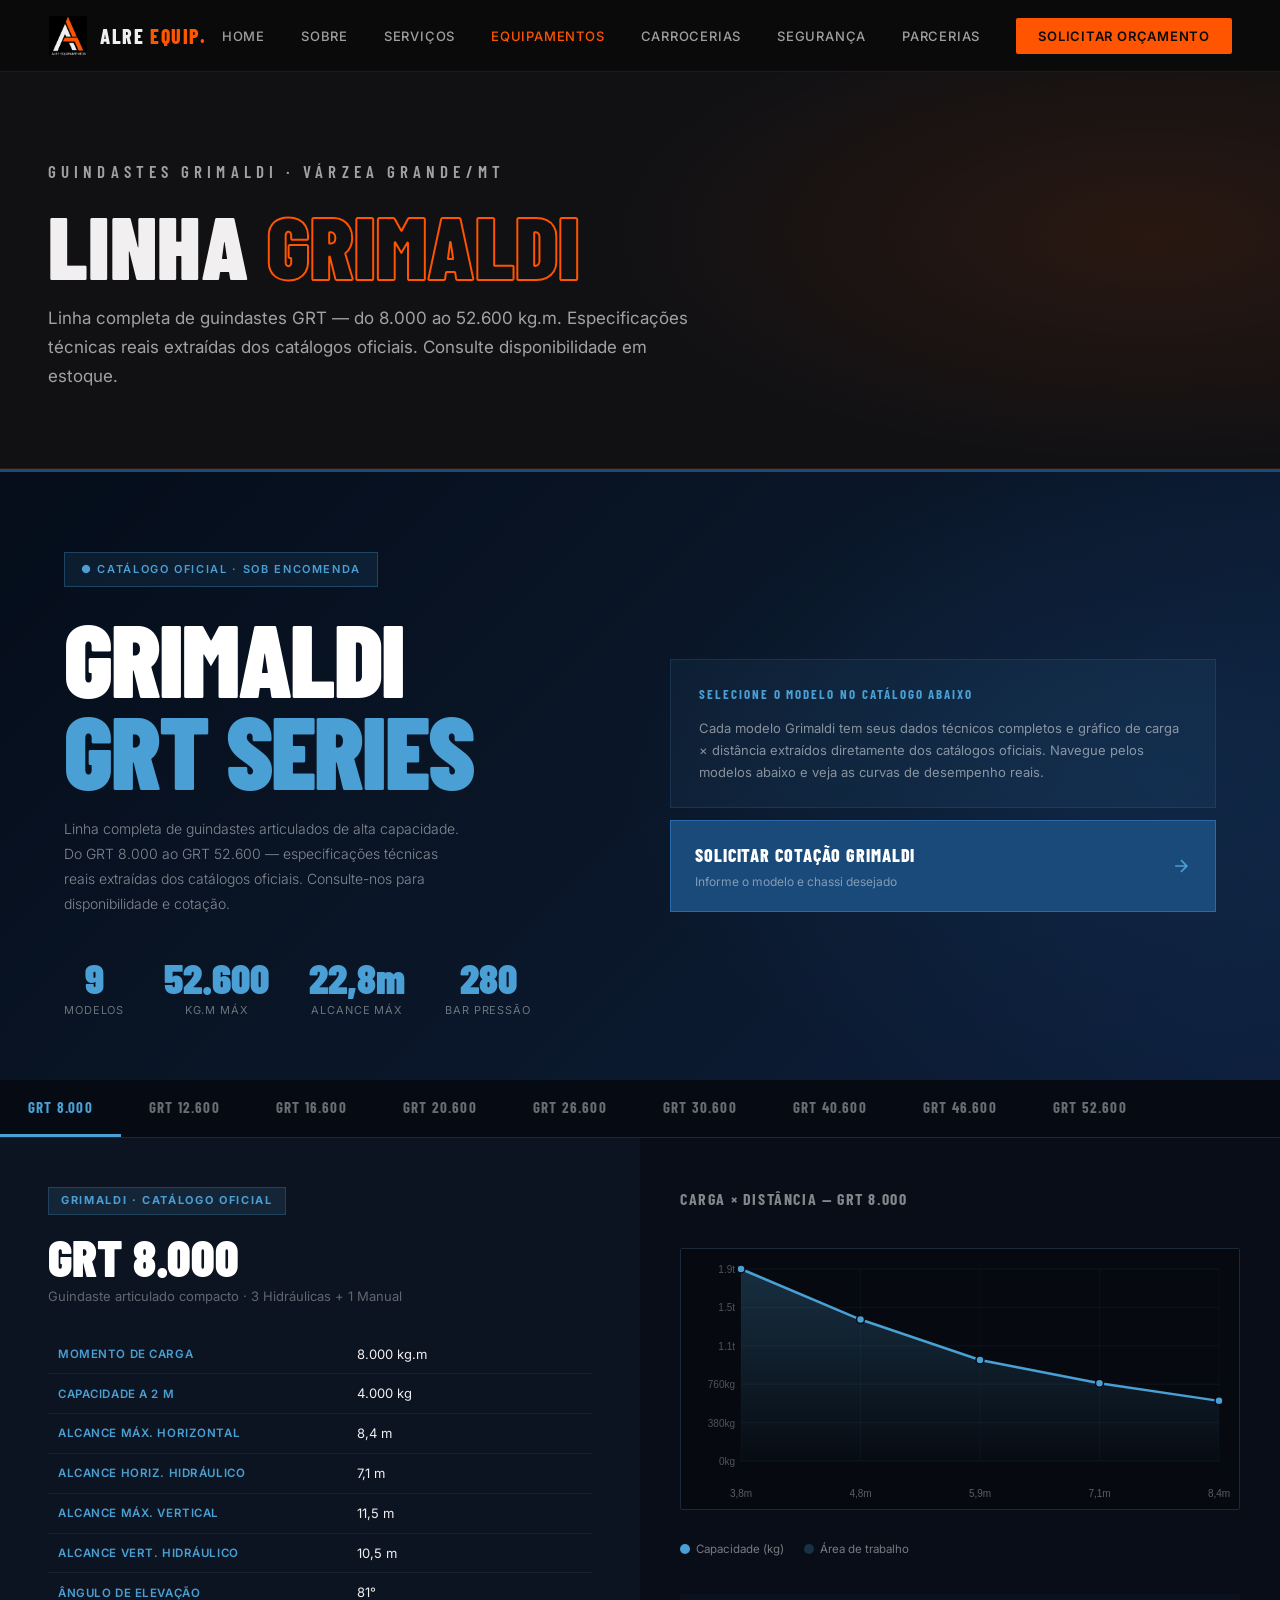
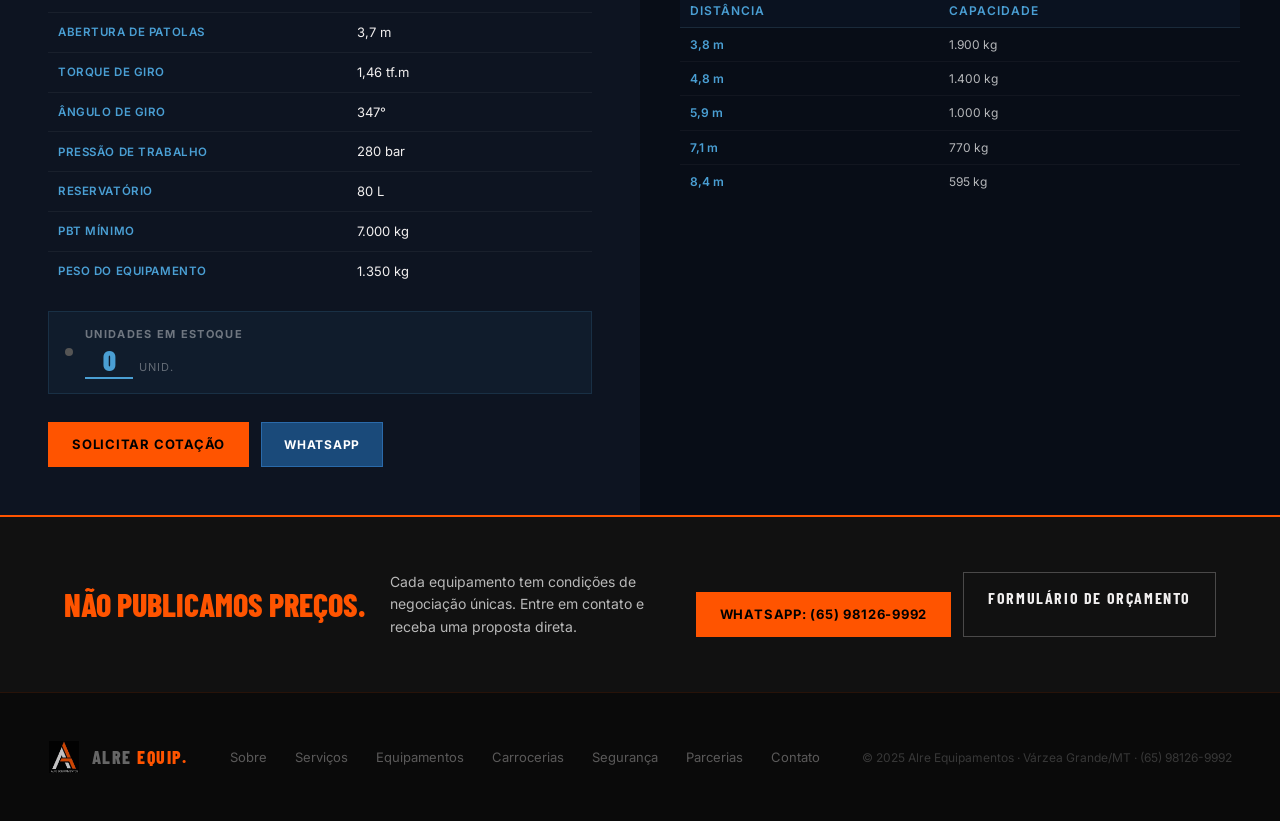
==== commit 38f97848: "Add files via upload" ====
--- a/equipamentos.html
+++ b/equipamentos.html
@@ -90,6 +90,17 @@
     .load-table td{padding:7px 10px;color:rgba(255,255,255,.7);border-bottom:1px solid rgba(255,255,255,.04)}
     .load-table tr:last-child td{border-bottom:none}
     .load-table td:first-child{color:#4a9fd4;font-weight:600}
+
+
+    /* ── ESTOQUE BADGE ── */
+    .stock-row{display:flex;align-items:center;gap:12px;margin:20px 0;padding:14px 16px;background:rgba(74,159,212,0.06);border:1px solid rgba(74,159,212,0.15)}
+    .stock-label{font-size:11px;font-weight:700;letter-spacing:.12em;text-transform:uppercase;color:rgba(255,255,255,.4)}
+    .stock-num{font-family:'Barlow Condensed',sans-serif;font-size:28px;font-weight:900;color:#4a9fd4;line-height:1}
+    .stock-unit{font-size:11px;color:rgba(255,255,255,.35);text-transform:uppercase;letter-spacing:.08em}
+    .stock-dot{width:8px;height:8px;border-radius:50%;background:#4a9fd4;flex-shrink:0}
+    .stock-dot.zero{background:#555}
+    input.stock-input{background:transparent;border:none;border-bottom:2px solid #4a9fd4;color:#4a9fd4;font-family:'Barlow Condensed',sans-serif;font-size:28px;font-weight:900;width:48px;text-align:center;outline:none;padding:0 2px;-moz-appearance:textfield}
+    input.stock-input::-webkit-inner-spin-button,input.stock-input::-webkit-outer-spin-button{-webkit-appearance:none}
 
     .grimaldi-cta-row{display:flex;gap:12px;flex-wrap:wrap;margin-top:28px}
     .btn-grimaldi{display:inline-flex;align-items:center;gap:8px;background:#1a4a7a;color:#fff;font-size:12px;font-weight:700;padding:11px 22px;letter-spacing:.06em;text-transform:uppercase;text-decoration:none;transition:background .2s;border:1px solid #2a6aaa}
@@ -128,152 +139,9 @@
 </nav>
 
 <div class="page-header">
-  <p class="section-eyebrow">Pronta entrega · Várzea Grande/MT</p>
-  <h1>ESTOQUE <em>DISPONÍVEL</em></h1>
-  <p>Caminhões com guindaste, guindastes avulsos e linha completa Grimaldi. Especificações técnicas reais — sem enrolação.</p>
-</div>
-
-<!-- ─────────────────────────────────────────
-     CAMINHÕES COM GUINDASTE
-────────────────────────────────────────── -->
-<div class="section-divider">
-  <p class="section-eyebrow">Caminhões completos</p>
-  <h2 class="section-title">CAMINHÕES<br>COM GUINDASTE MUNCK</h2>
-  <p class="section-body" style="max-width:560px">Pronto para trabalhar. Caminhão + guindaste + carroceria instalados e revisados.</p>
-</div>
-
-<!-- 1 · Mercedes + Argos -->
-<div class="equip-detail reveal">
-  <div class="equip-detail-img">
-    <img src="img-mercedes-argos.jpg" alt="Mercedes-Benz Axor 1718 com Munck Argos 20.5">
-  </div>
-  <div class="equip-detail-info">
-    <span class="equip-tag">Caminhão + Guindaste · Disponível</span>
-    <div class="equip-name">Mercedes-Benz Axor 1718<br>+ Munck Argos 20.5</div>
-    <div class="equip-sub">Caminhão 2009 · Guindaste Argos 2013</div>
-    <div class="equip-desc">Robusto Mercedes-Benz Axor MB 1718 equipado com guindaste Munck Argos 20.5 de alta performance. Ideal para logística pesada, obras civis e serviços industriais que demandam versatilidade e confiabilidade.</div>
-    <table class="spec-table">
-      <tr><td>Guindaste</td><td>Argos 20.5</td></tr>
-      <tr><td>Ano do guindaste</td><td>2013</td></tr>
-      <tr><td>Lanças</td><td>3 Hidráulicas + 2 Manuais (3H + 2M)</td></tr>
-      <tr><td>Capacidade a 4 m</td><td>~5 toneladas</td></tr>
-      <tr><td>Alcance máximo</td><td>16 metros</td></tr>
-      <tr><td>Caminhão</td><td>Mercedes-Benz Axor 1718</td></tr>
-      <tr><td>Ano do caminhão</td><td>2009</td></tr>
-      <tr><td>Carroceria</td><td>6 metros</td></tr>
-    </table>
-    <a href="contato.html" class="equip-cta">
-      <svg width="15" height="15" viewBox="0 0 24 24" fill="none" stroke="currentColor" stroke-width="2.5"><path d="M22 16.92v3a2 2 0 01-2.18 2 19.79 19.79 0 01-8.63-3.07A19.5 19.5 0 013.88 9.64a19.79 19.79 0 01-3.07-8.67A2 2 0 012.77 2h3a2 2 0 012 1.72c.127.96.361 1.903.7 2.81a2 2 0 01-.45 2.11L6.91 9.64a16 16 0 006.29 6.29l1.1-1.1a2 2 0 012.11-.45c.907.339 1.85.573 2.81.7A2 2 0 0122 16.92z"/></svg>
-      Solicitar Orçamento
-    </a>
-  </div>
-</div>
-
-<!-- 2 · Ford + TKA -->
-<div class="equip-detail reveal">
-  <div class="equip-detail-img">
-    <img src="img-ford-tka.jpg" alt="Ford Cargo 1723 com Munck TKA 20.700">
-  </div>
-  <div class="equip-detail-info">
-    <span class="equip-tag">Caminhão + Guindaste · Disponível</span>
-    <div class="equip-name">Ford Cargo 1723<br>+ Munck TKA 20.700</div>
-    <div class="equip-sub">Caminhão 2014 · Guindaste TKA 2024</div>
-    <div class="equip-desc">Ford Cargo 1723 na cor branca com guindaste TKA 20.700 2024 — guindaste zero km instalado. Controle remoto incluso. Carroceria de ferro e prancha com 6,20 m. Ar condicionado.</div>
-    <table class="spec-table">
-      <tr><td>Guindaste</td><td>TKA 20.700</td></tr>
-      <tr><td>Ano do guindaste</td><td>2024 (zero km)</td></tr>
-      <tr><td>Capacidade a 4 m</td><td>~5 toneladas</td></tr>
-      <tr><td>Alcance máximo</td><td>16 metros</td></tr>
-      <tr><td>Caminhão</td><td>Ford Cargo 1723</td></tr>
-      <tr><td>Ano do caminhão</td><td>2014</td></tr>
-      <tr><td>Carroceria</td><td>6,20 m · ferro e prancha 5 cm</td></tr>
-      <tr><td>Extras</td><td>Ar condicionado · Controle remoto</td></tr>
-    </table>
-    <a href="contato.html" class="equip-cta">
-      <svg width="15" height="15" viewBox="0 0 24 24" fill="none" stroke="currentColor" stroke-width="2.5"><path d="M22 16.92v3a2 2 0 01-2.18 2 19.79 19.79 0 01-8.63-3.07A19.5 19.5 0 013.88 9.64a19.79 19.79 0 01-3.07-8.67A2 2 0 012.77 2h3a2 2 0 012 1.72c.127.96.361 1.903.7 2.81a2 2 0 01-.45 2.11L6.91 9.64a16 16 0 006.29 6.29l1.1-1.1a2 2 0 012.11-.45c.907.339 1.85.573 2.81.7A2 2 0 0122 16.92z"/></svg>
-      Solicitar Orçamento
-    </a>
-  </div>
-</div>
-
-<!-- 3 · VW + PHD -->
-<div class="equip-detail reveal">
-  <div class="equip-detail-img">
-    <img src="img-vw-phd.jpg" alt="VW Constellation 23.220 com Munck PHD 42.007">
-  </div>
-  <div class="equip-detail-info">
-    <span class="equip-tag">Caminhão + Guindaste · Disponível</span>
-    <div class="equip-name">VW Constellation 23.220<br>+ Munck PHD 42.007</div>
-    <div class="equip-sub">Caminhão 2005 · Com controle remoto</div>
-    <div class="equip-desc">VW Constellation 23.220 na cor preta com guindaste PHD 42.007 e controle remoto de alta precisão. Maior capacidade de carga e alcance do estoque — ideal para içamento pesado e construção civil.</div>
-    <table class="spec-table">
-      <tr><td>Guindaste</td><td>PHD 42.007</td></tr>
-      <tr><td>Capacidade a 4 m</td><td>~9,5 toneladas</td></tr>
-      <tr><td>Alcance máximo</td><td>21 metros</td></tr>
-      <tr><td>Caminhão</td><td>VW Constellation 23.220</td></tr>
-      <tr><td>Ano do caminhão</td><td>2005</td></tr>
-      <tr><td>Carroceria</td><td>7,40 m · ferro e prancha de madeira</td></tr>
-      <tr><td>Extras</td><td>Controle remoto de alta precisão</td></tr>
-    </table>
-    <a href="contato.html" class="equip-cta">
-      <svg width="15" height="15" viewBox="0 0 24 24" fill="none" stroke="currentColor" stroke-width="2.5"><path d="M22 16.92v3a2 2 0 01-2.18 2 19.79 19.79 0 01-8.63-3.07A19.5 19.5 0 013.88 9.64a19.79 19.79 0 01-3.07-8.67A2 2 0 012.77 2h3a2 2 0 012 1.72c.127.96.361 1.903.7 2.81a2 2 0 01-.45 2.11L6.91 9.64a16 16 0 006.29 6.29l1.1-1.1a2 2 0 012.11-.45c.907.339 1.85.573 2.81.7A2 2 0 0122 16.92z"/></svg>
-      Solicitar Orçamento
-    </a>
-  </div>
-</div>
-
-<!-- ─────────────────────────────────────────
-     GUINDASTES AVULSOS
-────────────────────────────────────────── -->
-<div class="section-divider" style="margin-top:2px">
-  <p class="section-eyebrow">Para instalar no seu caminhão</p>
-  <h2 class="section-title">GUINDASTES<br>AVULSOS</h2>
-  <p class="section-body" style="max-width:560px">Guindaste sem caminhão. Você já tem o chassi — a gente instala o equipamento certo para o seu trabalho.</p>
-</div>
-
-<div class="avulso-grid">
-  <!-- Palfinger MD 12005 -->
-  <div class="avulso-card reveal">
-    <div class="avulso-card-img">
-      <img src="img-palfinger.jpg" alt="Guindaste Palfinger MD 12005">
-    </div>
-    <div class="avulso-card-body">
-      <span class="equip-tag avulso">Guindaste Avulso</span>
-      <div class="equip-name">Palfinger<br>MD 12005</div>
-      <div class="equip-sub">Ano 2015</div>
-      <div class="equip-desc">Qualidade europeia reconhecida mundialmente. Design compacto, alta durabilidade e excelente custo-benefício. Indicado para caminhões de médio porte com necessidade de içamento frequente.</div>
-      <table class="spec-table">
-        <tr><td>Marca</td><td>Palfinger</td></tr>
-        <tr><td>Modelo</td><td>MD 12005</td></tr>
-        <tr><td>Ano</td><td>2015</td></tr>
-        <tr><td>Lanças</td><td>3 Hidráulicas + 2 Manuais</td></tr>
-        <tr><td>Capacidade nominal</td><td>12 toneladas/metro</td></tr>
-        <tr><td>Alcance máximo</td><td>15 metros</td></tr>
-        <tr><td>Origem</td><td>Qualidade europeia</td></tr>
-      </table>
-      <a href="contato.html" class="equip-cta">Solicitar Orçamento</a>
-    </div>
-  </div>
-
-  <!-- Constellation + Argos -->
-  <div class="avulso-card reveal">
-    <div class="avulso-card-img">
-      <img src="img-constellation-argos.jpg" alt="VW Constellation com Argos">
-    </div>
-    <div class="avulso-card-body">
-      <span class="equip-tag avulso">Guindaste Avulso</span>
-      <div class="equip-name">Munck Argos<br>Linha Premium</div>
-      <div class="equip-sub">Disponível para instalação</div>
-      <div class="equip-desc">Guindastes Argos para instalação em caminhões de médio e grande porte. Excelente custo-benefício nacional com capacidades que atendem a maioria das operações de içamento urbano e rural.</div>
-      <table class="spec-table">
-        <tr><td>Marca</td><td>Argos</td></tr>
-        <tr><td>Aplicação</td><td>Caminhões médio/grande porte</td></tr>
-        <tr><td>Disponibilidade</td><td>Consulte modelos em estoque</td></tr>
-        <tr><td>Instalação</td><td>Inclusa · Várzea Grande/MT</td></tr>
-      </table>
-      <a href="contato.html" class="equip-cta">Consultar Disponibilidade</a>
-    </div>
-  </div>
+  <p class="section-eyebrow">Guindastes Grimaldi · Várzea Grande/MT</p>
+  <h1>LINHA <em>GRIMALDI</em></h1>
+  <p>Linha completa de guindastes GRT — do 8.000 ao 52.600 kg.m. Especificações técnicas reais extraídas dos catálogos oficiais. Consulte disponibilidade em estoque.</p>
 </div>
 
 <!-- ═══════════════════════════════════════════════════════
@@ -356,6 +224,16 @@
         <tr><td>PBT Mínimo</td><td>7.000 kg</td></tr>
         <tr><td>Peso do Equipamento</td><td>1.350 kg</td></tr>
       </table>
+            <div class="stock-row">
+        <div class="stock-dot" id="dot-grt8000"></div>
+        <div>
+          <div class="stock-label">Unidades em estoque</div>
+          <div style="display:flex;align-items:baseline;gap:6px">
+            <input class="stock-input" id="stock-grt8000" type="number" min="0" max="99" value="0" title="Altere a quantidade em estoque">
+            <span class="stock-unit">unid.</span>
+          </div>
+        </div>
+      </div>
       <div class="grimaldi-cta-row">
         <a href="contato.html" class="equip-cta" style="margin-top:0">Solicitar Cotação</a>
         <a href="https://wa.me/5565981269992?text=Olá! Tenho interesse no Grimaldi GRT 8.000. Pode me enviar mais informações?" target="_blank" class="btn-grimaldi">WhatsApp</a>
@@ -403,6 +281,16 @@
         <tr><td>PBT Mínimo</td><td>10.000 kg</td></tr>
         <tr><td>Peso do Equipamento</td><td>2.300 kg</td></tr>
       </table>
+            <div class="stock-row">
+        <div class="stock-dot" id="dot-grt12600"></div>
+        <div>
+          <div class="stock-label">Unidades em estoque</div>
+          <div style="display:flex;align-items:baseline;gap:6px">
+            <input class="stock-input" id="stock-grt12600" type="number" min="0" max="99" value="0" title="Altere a quantidade em estoque">
+            <span class="stock-unit">unid.</span>
+          </div>
+        </div>
+      </div>
       <div class="grimaldi-cta-row">
         <a href="contato.html" class="equip-cta" style="margin-top:0">Solicitar Cotação</a>
         <a href="https://wa.me/5565981269992?text=Olá! Tenho interesse no Grimaldi GRT 12.600. Pode me enviar mais informações?" target="_blank" class="btn-grimaldi">WhatsApp</a>
@@ -450,6 +338,16 @@
         <tr><td>Reservatório</td><td>80 L</td></tr>
         <tr><td>PBT Mínimo</td><td>13.000 kg</td></tr>
       </table>
+            <div class="stock-row">
+        <div class="stock-dot" id="dot-grt16600"></div>
+        <div>
+          <div class="stock-label">Unidades em estoque</div>
+          <div style="display:flex;align-items:baseline;gap:6px">
+            <input class="stock-input" id="stock-grt16600" type="number" min="0" max="99" value="0" title="Altere a quantidade em estoque">
+            <span class="stock-unit">unid.</span>
+          </div>
+        </div>
+      </div>
       <div class="grimaldi-cta-row">
         <a href="contato.html" class="equip-cta" style="margin-top:0">Solicitar Cotação</a>
         <a href="https://wa.me/5565981269992?text=Olá! Tenho interesse no Grimaldi GRT 16.600. Pode me enviar mais informações?" target="_blank" class="btn-grimaldi">WhatsApp</a>
@@ -494,6 +392,16 @@
         <tr><td>Torque de Giro</td><td>4,61 tf.m</td></tr>
         <tr><td>Ângulo de Giro</td><td>367°</td></tr>
       </table>
+            <div class="stock-row">
+        <div class="stock-dot" id="dot-grt20600"></div>
+        <div>
+          <div class="stock-label">Unidades em estoque</div>
+          <div style="display:flex;align-items:baseline;gap:6px">
+            <input class="stock-input" id="stock-grt20600" type="number" min="0" max="99" value="0" title="Altere a quantidade em estoque">
+            <span class="stock-unit">unid.</span>
+          </div>
+        </div>
+      </div>
       <div class="grimaldi-cta-row">
         <a href="contato.html" class="equip-cta" style="margin-top:0">Solicitar Cotação</a>
         <a href="https://wa.me/5565981269992?text=Olá! Tenho interesse no Grimaldi GRT 20.600. Pode me enviar mais informações?" target="_blank" class="btn-grimaldi">WhatsApp</a>
@@ -543,6 +451,16 @@
         <tr><td>PBT Mínimo</td><td>16.000 kg</td></tr>
         <tr><td>Peso do Equipamento</td><td>3.000 kg</td></tr>
       </table>
+            <div class="stock-row">
+        <div class="stock-dot" id="dot-grt26600"></div>
+        <div>
+          <div class="stock-label">Unidades em estoque</div>
+          <div style="display:flex;align-items:baseline;gap:6px">
+            <input class="stock-input" id="stock-grt26600" type="number" min="0" max="99" value="0" title="Altere a quantidade em estoque">
+            <span class="stock-unit">unid.</span>
+          </div>
+        </div>
+      </div>
       <div class="grimaldi-cta-row">
         <a href="contato.html" class="equip-cta" style="margin-top:0">Solicitar Cotação</a>
         <a href="https://wa.me/5565981269992?text=Olá! Tenho interesse no Grimaldi GRT 26.600. Pode me enviar mais informações?" target="_blank" class="btn-grimaldi">WhatsApp</a>
@@ -590,6 +508,16 @@
         <tr><td>Pressão de Trabalho</td><td>280 bar</td></tr>
         <tr><td>Reservatório</td><td>100 L</td></tr>
       </table>
+            <div class="stock-row">
+        <div class="stock-dot" id="dot-grt30600"></div>
+        <div>
+          <div class="stock-label">Unidades em estoque</div>
+          <div style="display:flex;align-items:baseline;gap:6px">
+            <input class="stock-input" id="stock-grt30600" type="number" min="0" max="99" value="0" title="Altere a quantidade em estoque">
+            <span class="stock-unit">unid.</span>
+          </div>
+        </div>
+      </div>
       <div class="grimaldi-cta-row">
         <a href="contato.html" class="equip-cta" style="margin-top:0">Solicitar Cotação</a>
         <a href="https://wa.me/5565981269992?text=Olá! Tenho interesse no Grimaldi GRT 30.600. Pode me enviar mais informações?" target="_blank" class="btn-grimaldi">WhatsApp</a>
@@ -639,6 +567,16 @@
         <tr><td>Reservatório</td><td>100 L</td></tr>
         <tr><td>PBT Mínimo</td><td>22.000 kg</td></tr>
       </table>
+            <div class="stock-row">
+        <div class="stock-dot" id="dot-grt40600"></div>
+        <div>
+          <div class="stock-label">Unidades em estoque</div>
+          <div style="display:flex;align-items:baseline;gap:6px">
+            <input class="stock-input" id="stock-grt40600" type="number" min="0" max="99" value="0" title="Altere a quantidade em estoque">
+            <span class="stock-unit">unid.</span>
+          </div>
+        </div>
+      </div>
       <div class="grimaldi-cta-row">
         <a href="contato.html" class="equip-cta" style="margin-top:0">Solicitar Cotação</a>
         <a href="https://wa.me/5565981269992?text=Olá! Tenho interesse no Grimaldi GRT 40.600. Pode me enviar mais informações?" target="_blank" class="btn-grimaldi">WhatsApp</a>
@@ -686,6 +624,16 @@
         <tr><td>Ângulo de Giro</td><td>367°</td></tr>
         <tr><td>Pressão de Trabalho</td><td>280 bar</td></tr>
       </table>
+            <div class="stock-row">
+        <div class="stock-dot" id="dot-grt46600"></div>
+        <div>
+          <div class="stock-label">Unidades em estoque</div>
+          <div style="display:flex;align-items:baseline;gap:6px">
+            <input class="stock-input" id="stock-grt46600" type="number" min="0" max="99" value="0" title="Altere a quantidade em estoque">
+            <span class="stock-unit">unid.</span>
+          </div>
+        </div>
+      </div>
       <div class="grimaldi-cta-row">
         <a href="contato.html" class="equip-cta" style="margin-top:0">Solicitar Cotação</a>
         <a href="https://wa.me/5565981269992?text=Olá! Tenho interesse no Grimaldi GRT 46.600. Pode me enviar mais informações?" target="_blank" class="btn-grimaldi">WhatsApp</a>
@@ -735,6 +683,16 @@
         <tr><td>Reservatório</td><td>160 L</td></tr>
         <tr><td>Espaço para Montagem</td><td>1,41 m</td></tr>
       </table>
+            <div class="stock-row">
+        <div class="stock-dot" id="dot-grt52600"></div>
+        <div>
+          <div class="stock-label">Unidades em estoque</div>
+          <div style="display:flex;align-items:baseline;gap:6px">
+            <input class="stock-input" id="stock-grt52600" type="number" min="0" max="99" value="0" title="Altere a quantidade em estoque">
+            <span class="stock-unit">unid.</span>
+          </div>
+        </div>
+      </div>
       <div class="grimaldi-cta-row">
         <a href="contato.html" class="equip-cta" style="margin-top:0">Solicitar Cotação</a>
         <a href="https://wa.me/5565981269992?text=Olá! Tenho interesse no Grimaldi GRT 52.600. Pode me enviar mais informações?" target="_blank" class="btn-grimaldi">WhatsApp</a>
@@ -766,58 +724,16 @@
 
 </div><!-- /grimaldi-catalog -->
 
-<!-- NOTA SOBRE VALORES -->
+<!-- CTA FINAL -->
 <section style="background:#111;padding:40px 5vw;border-top:2px solid var(--alre-orange)">
   <div style="display:flex;align-items:center;gap:24px;flex-wrap:wrap">
     <div style="font-family:'Barlow Condensed',sans-serif;font-size:clamp(20px,2.5vw,32px);font-weight:800;color:var(--alre-orange);text-transform:uppercase">Não publicamos preços.</div>
-    <p style="color:rgba(255,255,255,.7);font-size:14px;flex:1;min-width:240px">Cada equipamento tem condições de negociação únicas. Entre em contato e receba uma proposta direta — sem burocracia.</p>
+    <p style="color:rgba(255,255,255,.7);font-size:14px;flex:1;min-width:240px">Cada equipamento tem condições de negociação únicas. Entre em contato e receba uma proposta direta.</p>
     <div style="display:flex;gap:12px;flex-wrap:wrap">
       <a href="https://wa.me/5565981269992" target="_blank" rel="noopener" class="equip-cta">WhatsApp: (65) 98126-9992</a>
       <a href="contato.html" class="btn-ghost" style="display:inline-block;padding:12px 24px">Formulário de Orçamento</a>
     </div>
   </div>
-</section>
-
-<!-- TAMBÉM TRABALHAMOS COM -->
-<section style="background:var(--alre-dark)">
-  <div class="reveal">
-    <p class="section-eyebrow">Outras marcas</p>
-    <h2 class="section-title">TAMBÉM TRABALHAMOS COM</h2>
-    <p class="section-body" style="max-width:600px;margin-top:12px">Além do estoque disponível, trabalhamos com venda e instalação das principais marcas do mercado. Consulte disponibilidade.</p>
-  </div>
-  <div style="display:grid;grid-template-columns:repeat(auto-fit,minmax(200px,1fr));gap:24px;margin-top:48px">
-    <div class="about-point reveal">
-      <div class="about-point-title">HYVA</div>
-      <div class="about-point-desc">Representante oficial. Guindastes, kits hidráulicos e peças originais holandesas.</div>
-    </div>
-    <div class="about-point reveal">
-      <div class="about-point-title">GRIMALDI</div>
-      <div class="about-point-desc">Linha GRT completa — do 8.000 ao 52.600 kg.m. Catálogos técnicos disponíveis.</div>
-    </div>
-    <div class="about-point reveal">
-      <div class="about-point-title">TKA</div>
-      <div class="about-point-desc">Linha completa de guindastes articulados nacionais de alta performance.</div>
-    </div>
-    <div class="about-point reveal">
-      <div class="about-point-title">PHD</div>
-      <div class="about-point-desc">Guindastes robustos para operações pesadas e de grande alcance.</div>
-    </div>
-    <div class="about-point reveal">
-      <div class="about-point-title">Argos</div>
-      <div class="about-point-desc">Guindastes Munck para médio e grande porte com excelente custo-benefício.</div>
-    </div>
-    <div class="about-point reveal">
-      <div class="about-point-title">Palfinger</div>
-      <div class="about-point-desc">Qualidade europeia para aplicações que exigem precisão e durabilidade.</div>
-    </div>
-  </div>
-</section>
-
-<section style="background:var(--alre-orange);text-align:center">
-  <p class="section-eyebrow" style="color:rgba(0,0,0,.6)">Não encontrou o que precisa?</p>
-  <h2 class="section-title" style="color:#000;margin:0 auto 16px">A GENTE BUSCA O EQUIPAMENTO CERTO PARA VOCÊ</h2>
-  <p style="color:rgba(0,0,0,.7);max-width:480px;margin:0 auto 32px;font-size:15px">Diz o que você precisa — marca, capacidade, aplicação — e a gente encontra ou indica a melhor opção do mercado.</p>
-  <a href="contato.html" class="equip-cta" style="background:#000;color:var(--alre-orange);display:inline-flex">Falar com um Consultor</a>
 </section>
 
 <footer class="alre-footer">
@@ -981,6 +897,20 @@
 
 // Draw first chart on load
 drawChart('grt8000');
+
+// ── STOCK INPUTS ────────────────────────────────────
+document.querySelectorAll('.stock-input').forEach(input => {
+  function updateDot() {
+    const dot = document.getElementById(input.id.replace('stock-','dot-'));
+    if (!dot) return;
+    const val = parseInt(input.value) || 0;
+    dot.classList.toggle('zero', val === 0);
+    dot.style.background = val > 0 ? '#4a9fd4' : '#555';
+  }
+  updateDot();
+  input.addEventListener('input', updateDot);
+});
+
 </script>
 </body>
 </html>
